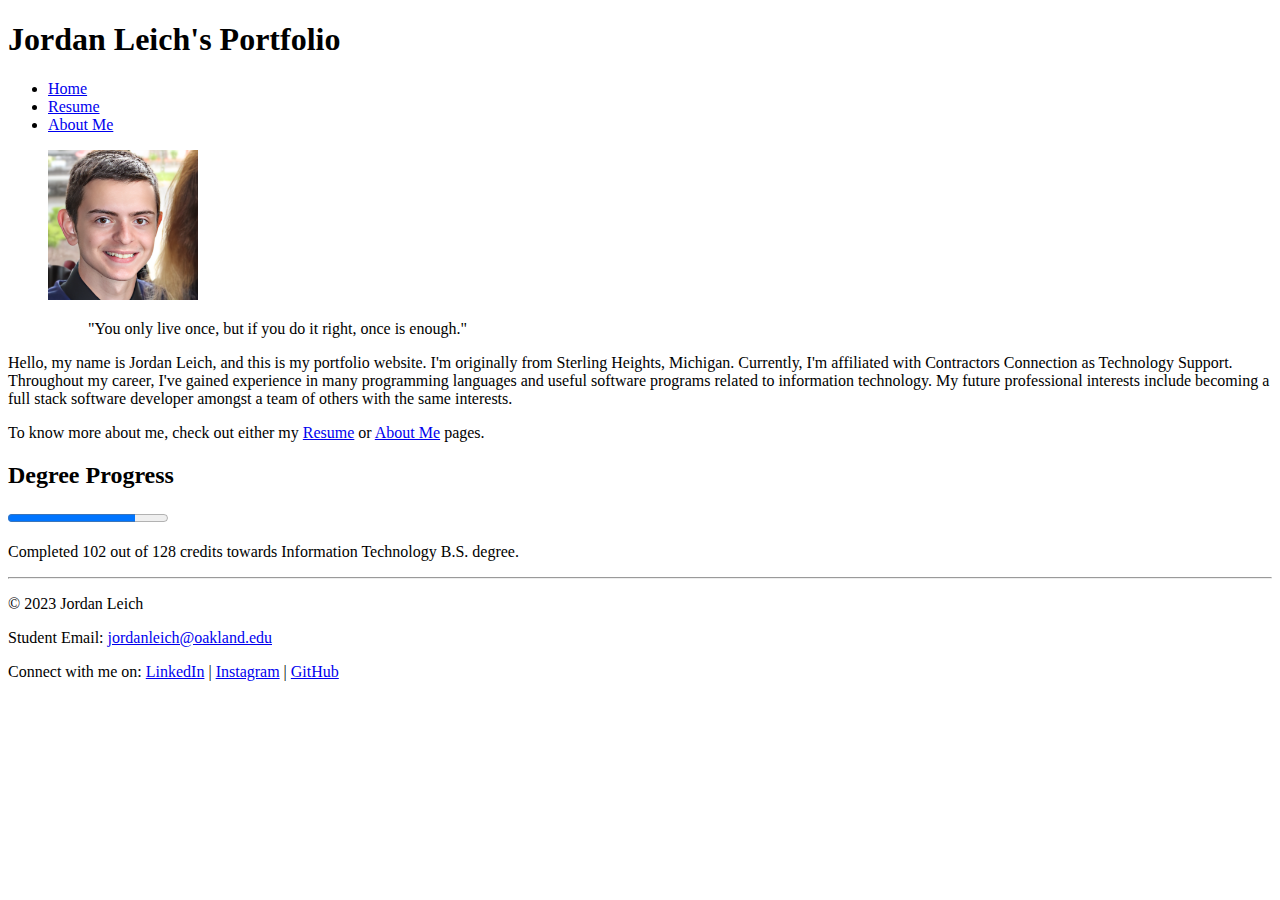
==== index.html @ cf269a04 "fixed email links" ====
<!DOCTYPE html>
<html lang="en">
  <head>
    <!-- Document metadata -->
    <meta charset="UTF-8" />
    <meta name="viewport" content="width=device-width, initial-scale=1.0" />
    <title>Jordan Leich's Portfolio</title>
    <!-- Favicon (icon in the browser tab) -->
    <link rel="icon" href="img/icon.ico" type="image/x-icon" />
  </head>
  <body>
    <header>
      <!-- Header section containing the site title and navigation -->
      <h1>Jordan Leich's Portfolio</h1>
      <nav>
        <ul>
          <!-- Navigation menu -->
          <li><a href="index.html">Home</a></li>
          <li><a href="html/my_resume.html">Resume</a></li>
          <li><a href="html/my_fun_facts.html">About Me</a></li>
        </ul>
      </nav>
    </header>

    <main>
      <section>
        <!-- Main content section -->
        <figure>
          <img src="img/icon.png" width="150" height="150" alt="Jordan Leich" />
          <figcaption>
            <blockquote>
              <!-- Quotation -->
              "You only live once, but if you do it right, once is enough."
            </blockquote>
          </figcaption>
        </figure>
        <p>
          <!-- Introduction paragraph -->
          Hello, my name is Jordan Leich, and this is my portfolio website. I'm
          originally from Sterling Heights, Michigan. Currently, I'm affiliated
          with Contractors Connection as Technology Support. Throughout my
          career, I've gained experience in many programming languages and
          useful software programs related to information technology. My future
          professional interests include becoming a full stack software
          developer amongst a team of others with the same interests.
        </p>
        <p>
          <!-- Link to other pages -->
          To know more about me, check out either my
          <a href="html/my_resume.html">Resume</a> or
          <a href="html/my_fun_facts.html">About Me</a> pages.
        </p>
      </section>

      <section>
        <!-- Degree progress section -->
        <h2>Degree Progress</h2>
        <progress max="128" value="102"></progress>
        <p>
          <!-- Degree progress information -->
          Completed 102 out of 128 credits towards Information Technology B.S.
          degree.
        </p>
      </section>
    </main>

    <footer>
      <!-- Footer section -->
      <hr />
      <p>&copy; 2023 Jordan Leich</p>
      <p>
        Student Email:
        <a href="mailto:jordanleich@oakland.edu">jordanleich@oakland.edu</a>
      </p>
      <p>
        <!-- Social media links -->
        Connect with me on:
        <a href="https://www.linkedin.com/in/jordanleich" target="_blank"
          >LinkedIn</a
        >
        |
        <a href="https://instagram.com/jordanleichiano" target="_blank"
          >Instagram</a
        >
        |
        <a href="https://github.com/jordanLeich" target="_blank">GitHub</a>
      </p>
    </footer>
  </body>
</html>
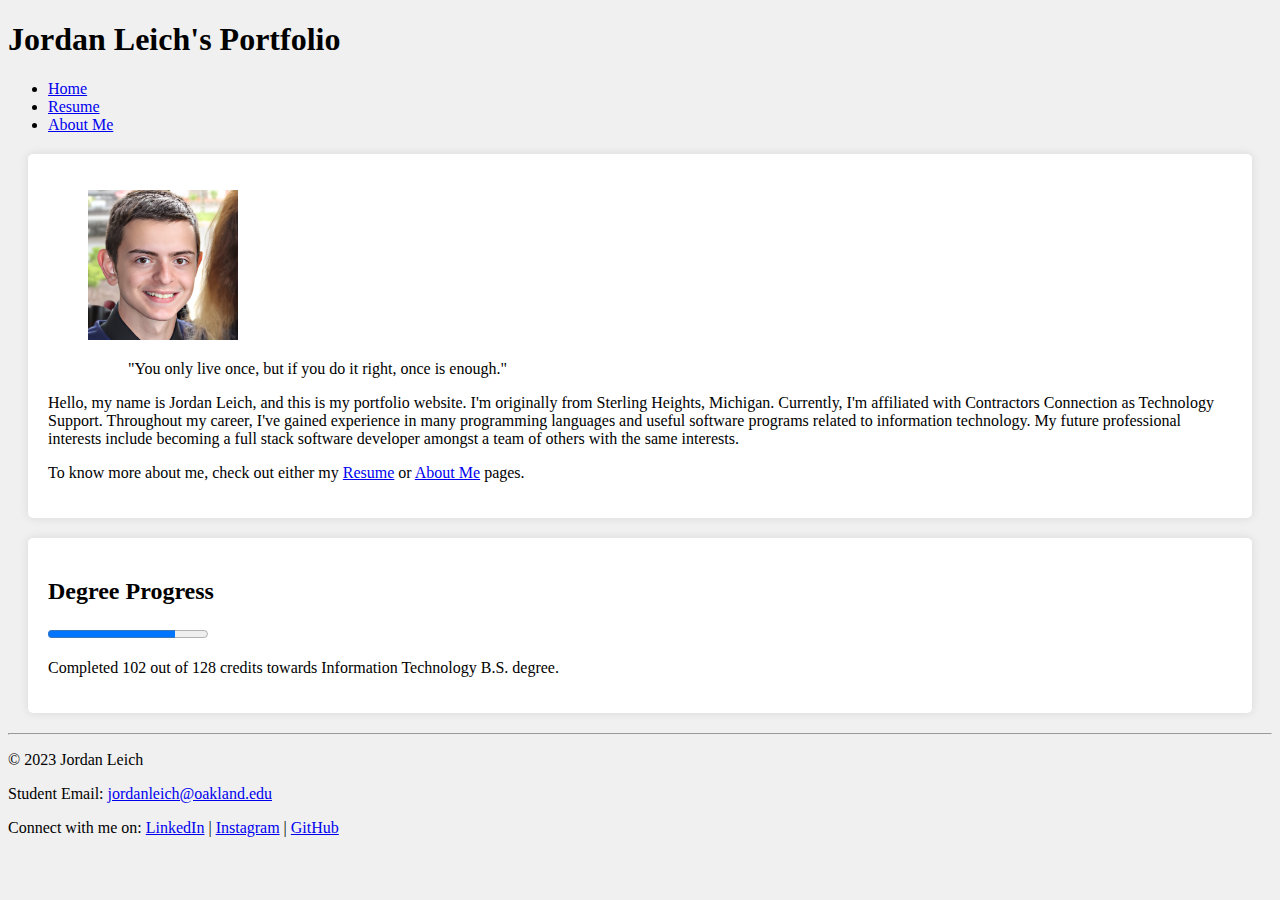
==== commit 2f73cd5c: "u" ====
--- a/index.html
+++ b/index.html
@@ -7,6 +7,9 @@
     <title>Jordan Leich's Portfolio</title>
     <!-- Favicon (icon in the browser tab) -->
     <link rel="icon" href="img/icon.ico" type="image/x-icon" />
+
+    <!-- Add CSS stylesheets -->
+    <link rel="stylesheet" href="css/styles.css" />
   </head>
   <body>
     <header>
--- a/css/styles.css
+++ b/css/styles.css
@@ -0,0 +1,28 @@
+/* Responsive design for navbar using media queries */
+@media screen and (max-width: 768px) {
+  header nav ul {
+    display: none;
+    flex-direction: column;
+  }
+  header nav ul.active {
+    display: flex;
+  }
+}
+
+/* Styling with CSS pseudo-classes */
+nav ul li a:hover {
+  color: #ff5733; /* Change the color on hover */
+}
+
+/* Apply one of the provided layout templates */
+body {
+  background-color: #f0f0f0;
+}
+
+section {
+  background-color: #fff;
+  padding: 20px;
+  margin: 20px;
+  box-shadow: 0 0 10px rgba(0, 0, 0, 0.1);
+  border-radius: 5px;
+}
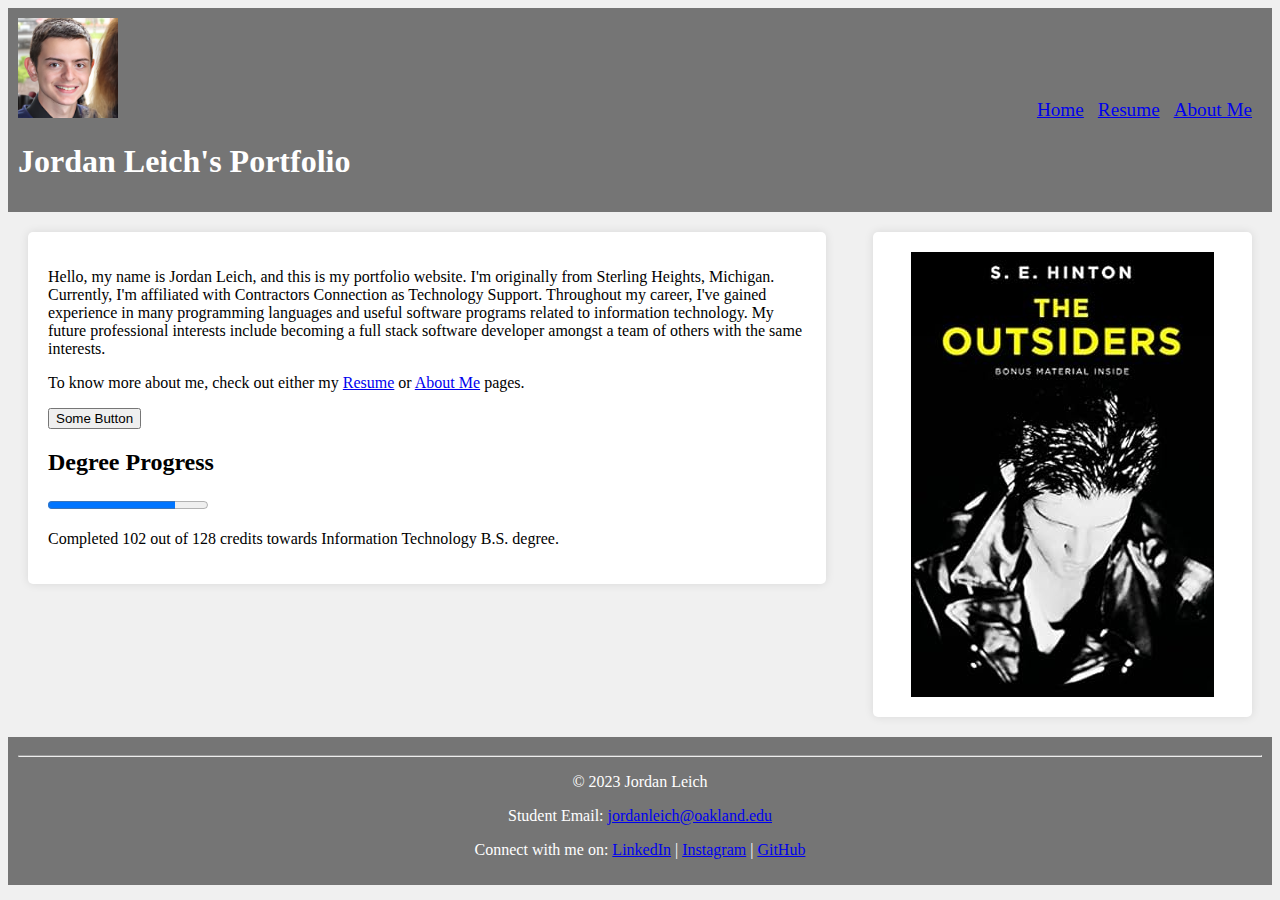
==== commit 7e8d9173: "u" ====
--- a/index.html
+++ b/index.html
@@ -5,17 +5,25 @@
     <meta charset="UTF-8" />
     <meta name="viewport" content="width=device-width, initial-scale=1.0" />
     <title>Jordan Leich's Portfolio</title>
-    <!-- Favicon (icon in the browser tab) -->
+    <!-- Favicon -->
     <link rel="icon" href="img/icon.ico" type="image/x-icon" />
 
-    <!-- Add CSS stylesheets -->
+    <!-- Add CSS stylesheet -->
     <link rel="stylesheet" href="css/styles.css" />
   </head>
   <body>
     <header>
       <!-- Header section containing the site title and navigation -->
-      <h1>Jordan Leich's Portfolio</h1>
-      <nav>
+      <div class="header-left">
+        <img
+          src="img/icon.png"
+          width="100"
+          height="100"
+          alt="Me, Jordan Leich Logo"
+        />
+        <h1>Jordan Leich's Portfolio</h1>
+      </div>
+      <nav class="header-right">
         <ul>
           <!-- Navigation menu -->
           <li><a href="index.html">Home</a></li>
@@ -26,17 +34,7 @@
     </header>
 
     <main>
-      <section>
-        <!-- Main content section -->
-        <figure>
-          <img src="img/icon.png" width="150" height="150" alt="Jordan Leich" />
-          <figcaption>
-            <blockquote>
-              <!-- Quotation -->
-              "You only live once, but if you do it right, once is enough."
-            </blockquote>
-          </figcaption>
-        </figure>
+      <section class="left-section">
         <p>
           <!-- Introduction paragraph -->
           Hello, my name is Jordan Leich, and this is my portfolio website. I'm
@@ -53,9 +51,8 @@
           <a href="html/my_resume.html">Resume</a> or
           <a href="html/my_fun_facts.html">About Me</a> pages.
         </p>
-      </section>
+        <button>Some Button</button>
 
-      <section>
         <!-- Degree progress section -->
         <h2>Degree Progress</h2>
         <progress max="128" value="102"></progress>
@@ -64,6 +61,11 @@
           Completed 102 out of 128 credits towards Information Technology B.S.
           degree.
         </p>
+      </section>
+
+      <section class="right-section">
+        <!-- Content for the right section -->
+        <img src="img/book_cover.jpg" alt="Outsider's Book Cover" />
       </section>
     </main>
 
--- a/css/styles.css
+++ b/css/styles.css
@@ -1,3 +1,56 @@
+/* Add styles for the left section */
+.left-section {
+  float: left;
+  width: 60%;
+}
+
+/* Styling for the right section */
+.right-section {
+  float: right;
+  width: 30%;
+  padding: 20px;
+  box-sizing: border-box;
+}
+
+.right-section img {
+  max-width: 100%;
+  height: auto;
+  display: block;
+  margin: 0 auto;
+}
+
+/* Styling for the header */
+header {
+  display: flex;
+  justify-content: space-between;
+  align-items: center;
+  padding: 10px;
+  background-color: #757575;
+  color: white;
+}
+
+/* Style the navigation menu */
+nav ul {
+  list-style-type: none;
+  margin: 0;
+  padding: 0;
+}
+
+nav ul li {
+  display: inline;
+  margin-right: 10px;
+  font-size: larger;
+}
+
+/* Styling for the footer */
+footer {
+  clear: both; /* Clear floats */
+  text-align: center;
+  background-color: #757575;
+  color: white;
+  padding: 10px;
+}
+
 /* Responsive design for navbar using media queries */
 @media screen and (max-width: 768px) {
   header nav ul {
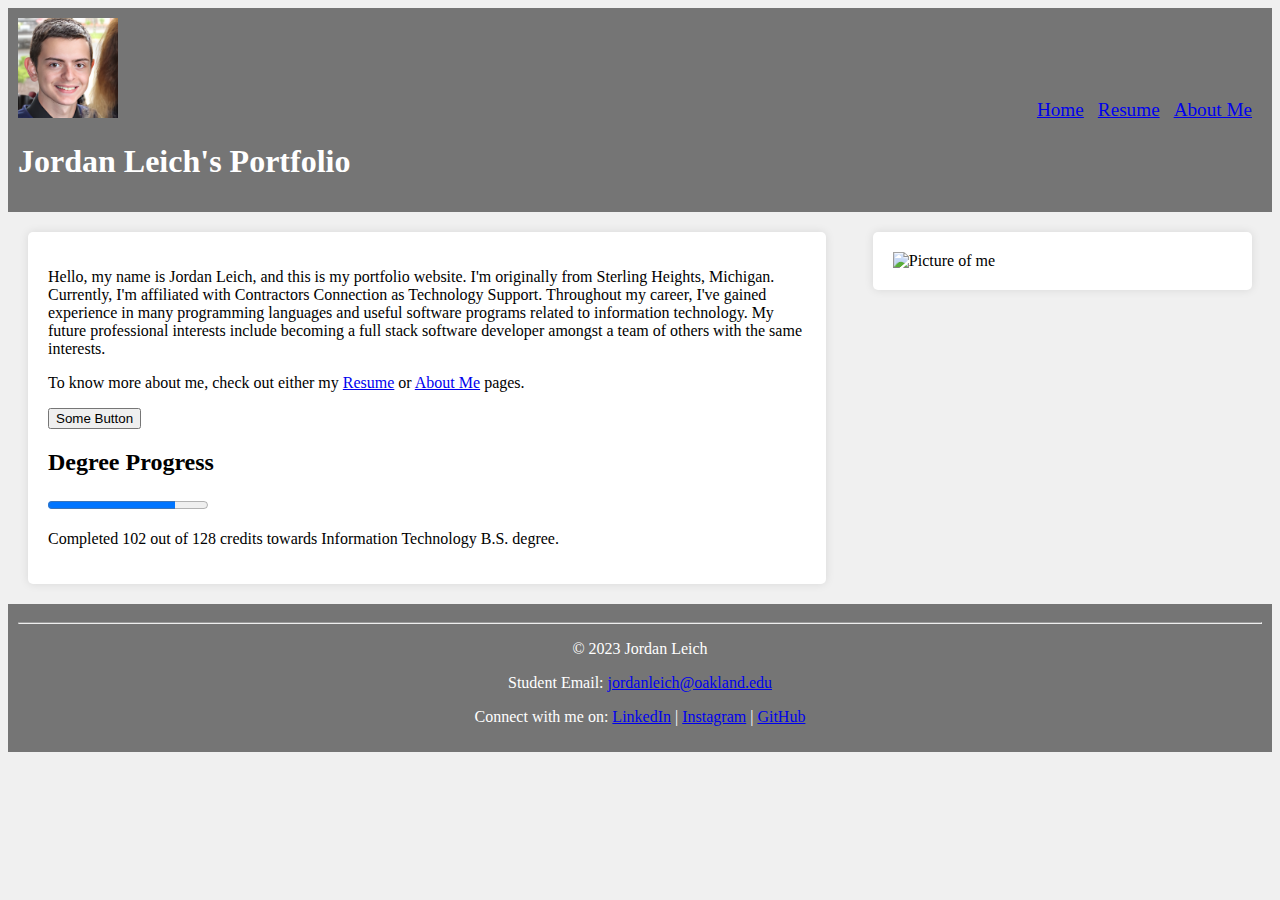
==== commit 52e8d05d: "many fixes" ====
--- a/index.html
+++ b/index.html
@@ -7,7 +7,6 @@
     <title>Jordan Leich's Portfolio</title>
     <!-- Favicon -->
     <link rel="icon" href="img/icon.ico" type="image/x-icon" />
-
     <!-- Add CSS stylesheet -->
     <link rel="stylesheet" href="css/styles.css" />
   </head>
@@ -26,7 +25,7 @@
       <nav class="header-right">
         <ul>
           <!-- Navigation menu -->
-          <li><a href="index.html">Home</a></li>
+          <li><a href="/">Home</a></li>
           <li><a href="html/my_resume.html">Resume</a></li>
           <li><a href="html/my_fun_facts.html">About Me</a></li>
         </ul>
@@ -65,7 +64,7 @@
 
       <section class="right-section">
         <!-- Content for the right section -->
-        <img src="img/book_cover.jpg" alt="Outsider's Book Cover" />
+        <img src="img/me.png" alt="Picture of me" />
       </section>
     </main>
 
--- a/css/styles.css
+++ b/css/styles.css
@@ -51,17 +51,6 @@
   padding: 10px;
 }
 
-/* Responsive design for navbar using media queries */
-@media screen and (max-width: 768px) {
-  header nav ul {
-    display: none;
-    flex-direction: column;
-  }
-  header nav ul.active {
-    display: flex;
-  }
-}
-
 /* Styling with CSS pseudo-classes */
 nav ul li a:hover {
   color: #ff5733; /* Change the color on hover */
@@ -79,3 +68,16 @@
   box-shadow: 0 0 10px rgba(0, 0, 0, 0.1);
   border-radius: 5px;
 }
+
+/* Responsive design for navbar using media queries */
+@media screen and (max-width: 768px) {
+  /* Display the navigation menu for smaller screens */
+  nav ul {
+    display: flex;
+    flex-direction: column;
+  }
+  nav ul li {
+    margin-right: 0; /* Remove margin for list items */
+    margin-bottom: 10px; /* Add spacing between list items */
+  }
+}
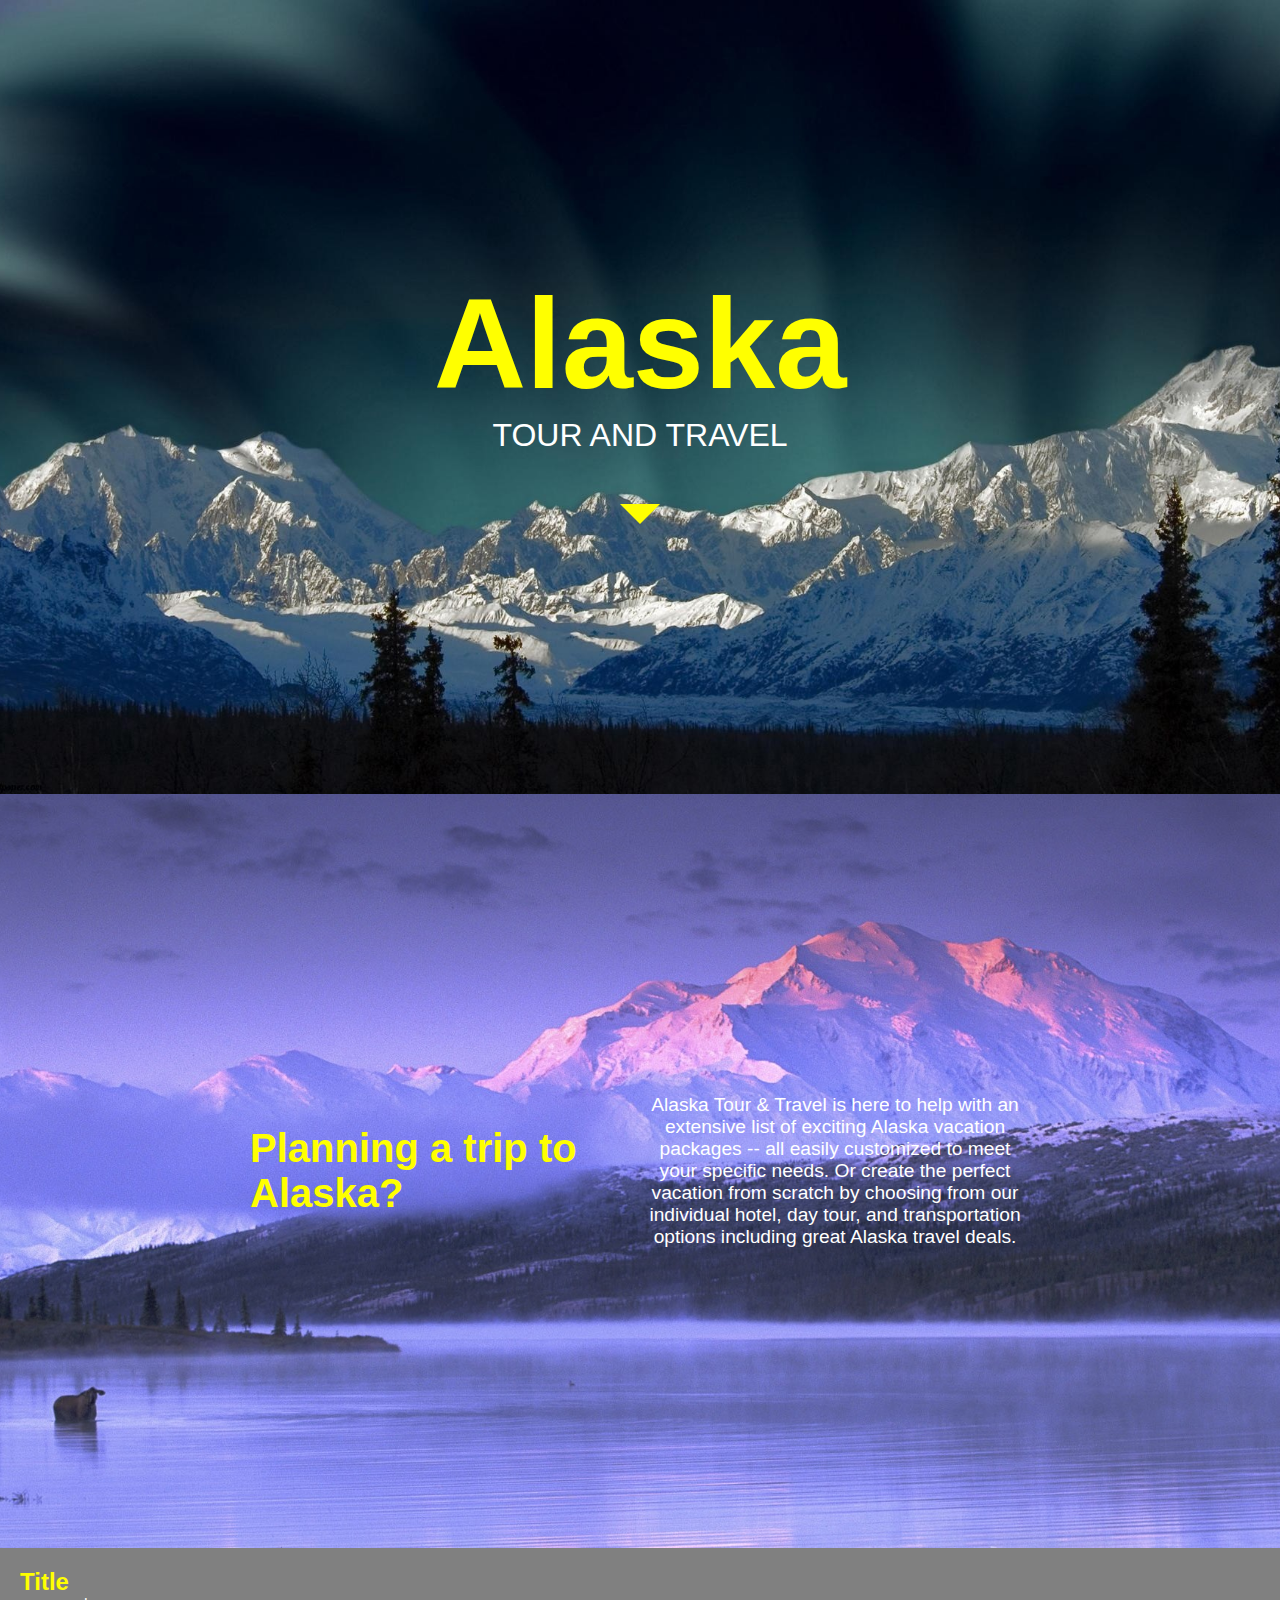
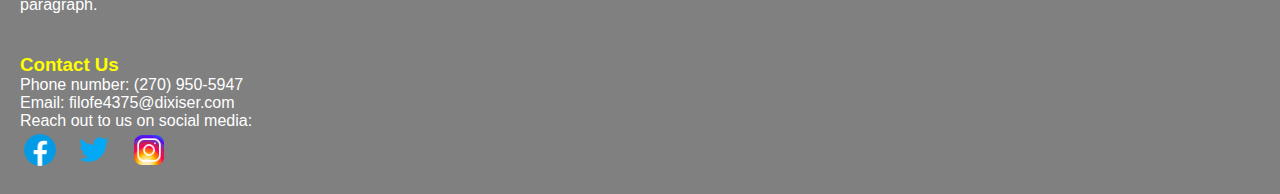
==== commit 013ca8ae: "u" ====
--- a/index.html
+++ b/index.html
@@ -1,94 +1,63 @@
 <!DOCTYPE html>
 <html lang="en">
   <head>
-    <!-- Document metadata -->
     <meta charset="UTF-8" />
     <meta name="viewport" content="width=device-width, initial-scale=1.0" />
-    <title>Jordan Leich's Portfolio</title>
-    <!-- Favicon -->
-    <link rel="icon" href="img/icon.ico" type="image/x-icon" />
-    <!-- Add CSS stylesheet -->
     <link rel="stylesheet" href="css/styles.css" />
+    <title>Alaska Travel Blog</title>
+    <link rel="icon" type="image/x-icon" href="img/icons/alaska.png" />
   </head>
   <body>
-    <header>
-      <!-- Header section containing the site title and navigation -->
-      <div class="header-left">
-        <img
-          src="img/icon.png"
-          width="100"
-          height="100"
-          alt="Me, Jordan Leich Logo"
-        />
-        <h1>Jordan Leich's Portfolio</h1>
+    <section id="header">
+      <div class="header-content">
+        <h1 class="header-title">Alaska</h1>
+        <p class="header-subtitle">TOUR AND TRAVEL</p>
+        <div class="dropdown-arrow">
+          <a href="#about">
+            <div class="arrow-icon"></div>
+          </a>
+        </div>
       </div>
-      <nav class="header-right">
-        <ul>
-          <!-- Navigation menu -->
-          <li><a href="/">Home</a></li>
-          <li><a href="html/my_resume.html">Resume</a></li>
-          <li><a href="html/my_fun_facts.html">About Me</a></li>
-        </ul>
-      </nav>
-    </header>
+    </section>
 
-    <main>
-      <section class="left-section">
-        <p>
-          <!-- Introduction paragraph -->
-          Hello, my name is Jordan Leich, and this is my portfolio website. I'm
-          originally from Sterling Heights, Michigan. Currently, I'm affiliated
-          with Contractors Connection as Technology Support. Throughout my
-          career, I've gained experience in many programming languages and
-          useful software programs related to information technology. My future
-          professional interests include becoming a full stack software
-          developer amongst a team of others with the same interests.
-        </p>
-        <p>
-          <!-- Link to other pages -->
-          To know more about me, check out either my
-          <a href="html/my_resume.html">Resume</a> or
-          <a href="html/my_fun_facts.html">About Me</a> pages.
-        </p>
-        <button>Some Button</button>
+    <section id="about">
+      <div class="about-container">
+        <div class="about-header">
+          <h1>Planning a trip to Alaska?</h1>
+        </div>
+        <div class="about-content">
+          <p>
+            Alaska Tour & Travel is here to help with an extensive list of
+            exciting Alaska vacation packages -- all easily customized to meet
+            your specific needs. Or create the perfect vacation from scratch by
+            choosing from our individual hotel, day tour, and transportation
+            options including great Alaska travel deals.
+          </p>
+        </div>
+      </div>
+    </section>
 
-        <!-- Degree progress section -->
-        <h2>Degree Progress</h2>
-        <progress max="128" value="102"></progress>
-        <p>
-          <!-- Degree progress information -->
-          Completed 102 out of 128 credits towards Information Technology B.S.
-          degree.
-        </p>
-      </section>
+    <section id="destination">
+      <h2>Title</h2>
+      <p>paragraph.</p>
+    </section>
 
-      <section class="right-section">
-        <!-- Content for the right section -->
-        <img src="img/me.png" alt="Picture of me" />
-      </section>
-    </main>
-
-    <footer>
-      <!-- Footer section -->
-      <hr />
-      <p>&copy; 2023 Jordan Leich</p>
-      <p>
-        Student Email:
-        <a href="mailto:jordanleich@oakland.edu">jordanleich@oakland.edu</a>
-      </p>
-      <p>
-        <!-- Social media links -->
-        Connect with me on:
-        <a href="https://www.linkedin.com/in/jordanleich" target="_blank"
-          >LinkedIn</a
-        >
-        |
-        <a href="https://instagram.com/jordanleichiano" target="_blank"
-          >Instagram</a
-        >
-        |
-        <a href="https://github.com/jordanLeich" target="_blank">GitHub</a>
-      </p>
-    </footer>
+    <section id="contact">
+      <h3>Contact Us</h3>
+      <p>Phone number: (270) 950-5947</p>
+      <p>Email: filofe4375@dixiser.com</p>
+      <p>Reach out to us on social media:</p>
+      <ul class="social-icons">
+        <li>
+          <a href="#"><img src="img/logos/facebook.png" alt="Facebook" /></a>
+        </li>
+        <li>
+          <a href="#"><img src="img/logos/twitter.png" alt="Twitter" /></a>
+        </li>
+        <li>
+          <a href="#"><img src="img/logos/instagram.png" alt="Instagram" /></a>
+        </li>
+      </ul>
+    </section>
   </body>
 </html>
--- a/css/styles.css
+++ b/css/styles.css
@@ -1,83 +1,151 @@
-/* Add styles for the left section */
-.left-section {
-  float: left;
-  width: 60%;
-}
-
-/* Styling for the right section */
-.right-section {
-  float: right;
-  width: 30%;
-  padding: 20px;
-  box-sizing: border-box;
-}
-
-.right-section img {
-  max-width: 100%;
-  height: auto;
-  display: block;
-  margin: 0 auto;
-}
-
-/* Styling for the header */
-header {
-  display: flex;
-  justify-content: space-between;
-  align-items: center;
-  padding: 10px;
-  background-color: #757575;
-  color: white;
-}
-
-/* Style the navigation menu */
-nav ul {
-  list-style-type: none;
+/* Reset some default browser styles */
+body,
+h1,
+h2,
+h3,
+p,
+ul,
+li {
   margin: 0;
   padding: 0;
 }
 
+/* Define a background image for the whole page */
+body {
+  background-size: cover;
+  background-repeat: no-repeat;
+  background-color: gray;
+  font-family: Arial, sans-serif;
+}
+
+#header {
+  display: flex;
+  justify-content: center; /* Center horizontally */
+  align-items: center; /* Center vertically */
+  background-image: url("../img/alaska1.jpg"); /* Add your header background image */
+  background-size: cover;
+  background-position: center;
+  text-align: center;
+  padding: 250px 0;
+}
+
+.header-content {
+  display: inline-block;
+  padding: 20px;
+}
+
+.header-title {
+  font-size: 8em;
+  color: yellow;
+  margin: 0;
+}
+
+.header-subtitle {
+  font-size: 2em;
+  color: #fff;
+  margin: 0;
+}
+
+#about {
+  background-image: url("../img/alaska2.jpg"); /* Add your background image */
+  background-size: cover;
+  background-position: center;
+  padding: 50px 0;
+  text-align: center;
+}
+
+.about-container {
+  display: flex;
+  align-items: center;
+  justify-content: space-between;
+  max-width: 1200px;
+  margin: 0 auto;
+  padding: 250px;
+}
+
+.about-header {
+  flex: 1;
+  text-align: left;
+}
+
+.about-header h1 {
+  font-size: 2.5em; /* Adjust the size as needed */
+  color: yellow;
+}
+
+.about-content {
+  flex: 1;
+  text-align: center;
+}
+
+.about-content p {
+  font-size: 1.2em; /* Adjust the size as needed */
+  color: #fff;
+}
+
+nav ul {
+  list-style-type: none;
+}
+
 nav ul li {
   display: inline;
-  margin-right: 10px;
-  font-size: larger;
+  margin-right: 20px;
 }
 
-/* Styling for the footer */
-footer {
-  clear: both; /* Clear floats */
-  text-align: center;
-  background-color: #757575;
-  color: white;
-  padding: 10px;
+nav a {
+  text-decoration: none;
+  color: #fff;
+  font-weight: bold;
 }
 
-/* Styling with CSS pseudo-classes */
-nav ul li a:hover {
-  color: #ff5733; /* Change the color on hover */
+/* Style the content sections */
+section {
+  padding: 20px;
 }
 
-/* Apply one of the provided layout templates */
-body {
-  background-color: #f0f0f0;
+h1,
+h2,
+h3 {
+  color: yellow;
 }
 
-section {
-  background-color: #fff;
-  padding: 20px;
-  margin: 20px;
-  box-shadow: 0 0 10px rgba(0, 0, 0, 0.1);
-  border-radius: 5px;
+p {
+  color: white;
 }
 
-/* Responsive design for navbar using media queries */
-@media screen and (max-width: 768px) {
-  /* Display the navigation menu for smaller screens */
-  nav ul {
-    display: flex;
-    flex-direction: column;
-  }
-  nav ul li {
-    margin-right: 0; /* Remove margin for list items */
-    margin-bottom: 10px; /* Add spacing between list items */
-  }
+/* Style the social media icons */
+.social-icons {
+  list-style-type: none;
 }
+
+.social-icons li {
+  display: inline;
+  margin-right: 10px;
+}
+
+.social-icons img {
+  width: 40px;
+  height: 40px;
+}
+
+/* Add styles for the dropdown arrow */
+.dropdown-arrow {
+  display: flex;
+  flex-direction: column;
+  align-items: center;
+  margin-top: 50px;
+}
+
+.arrow-icon {
+  width: 0;
+  height: 0;
+  border-left: 20px solid transparent;
+  border-right: 20px solid transparent;
+  border-top: 20px solid yellow;
+  cursor: pointer;
+}
+
+/* Smooth scrolling effect for the anchor link */
+html {
+  scroll-behavior: smooth;
+}
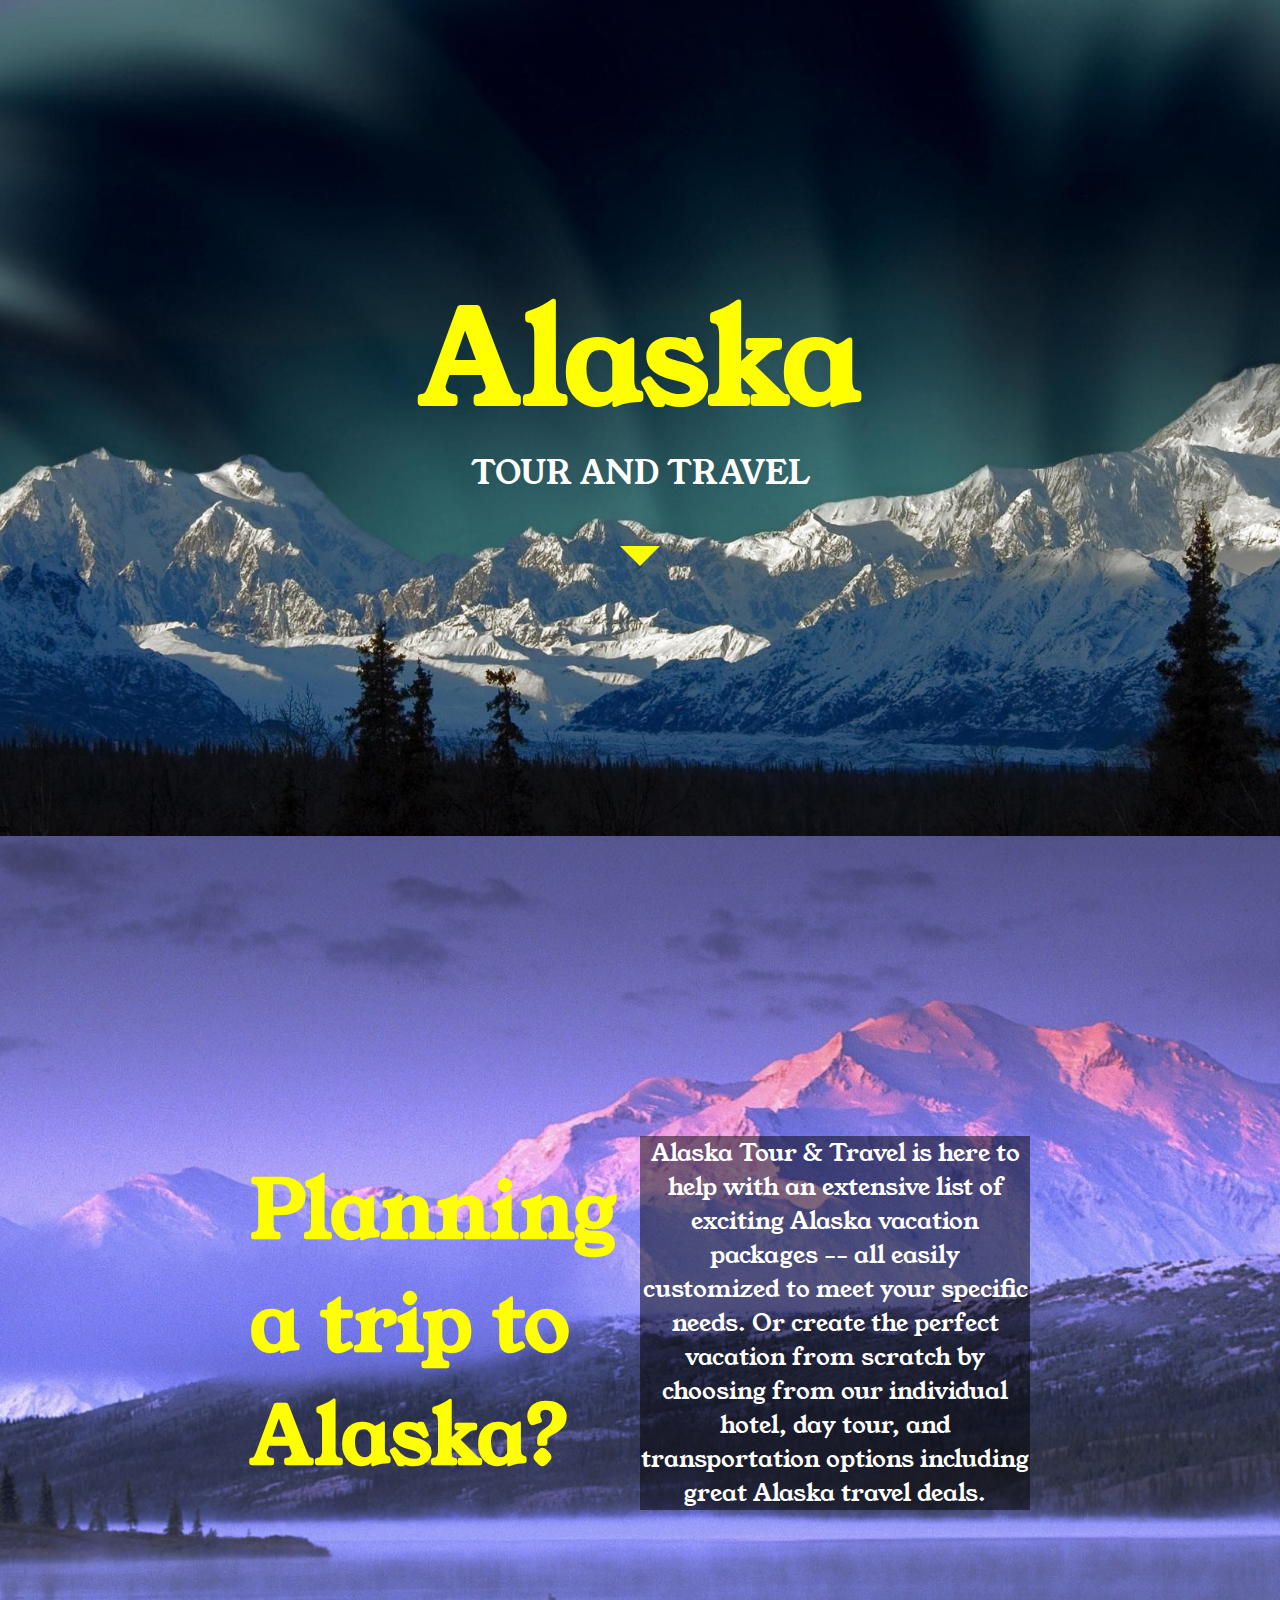
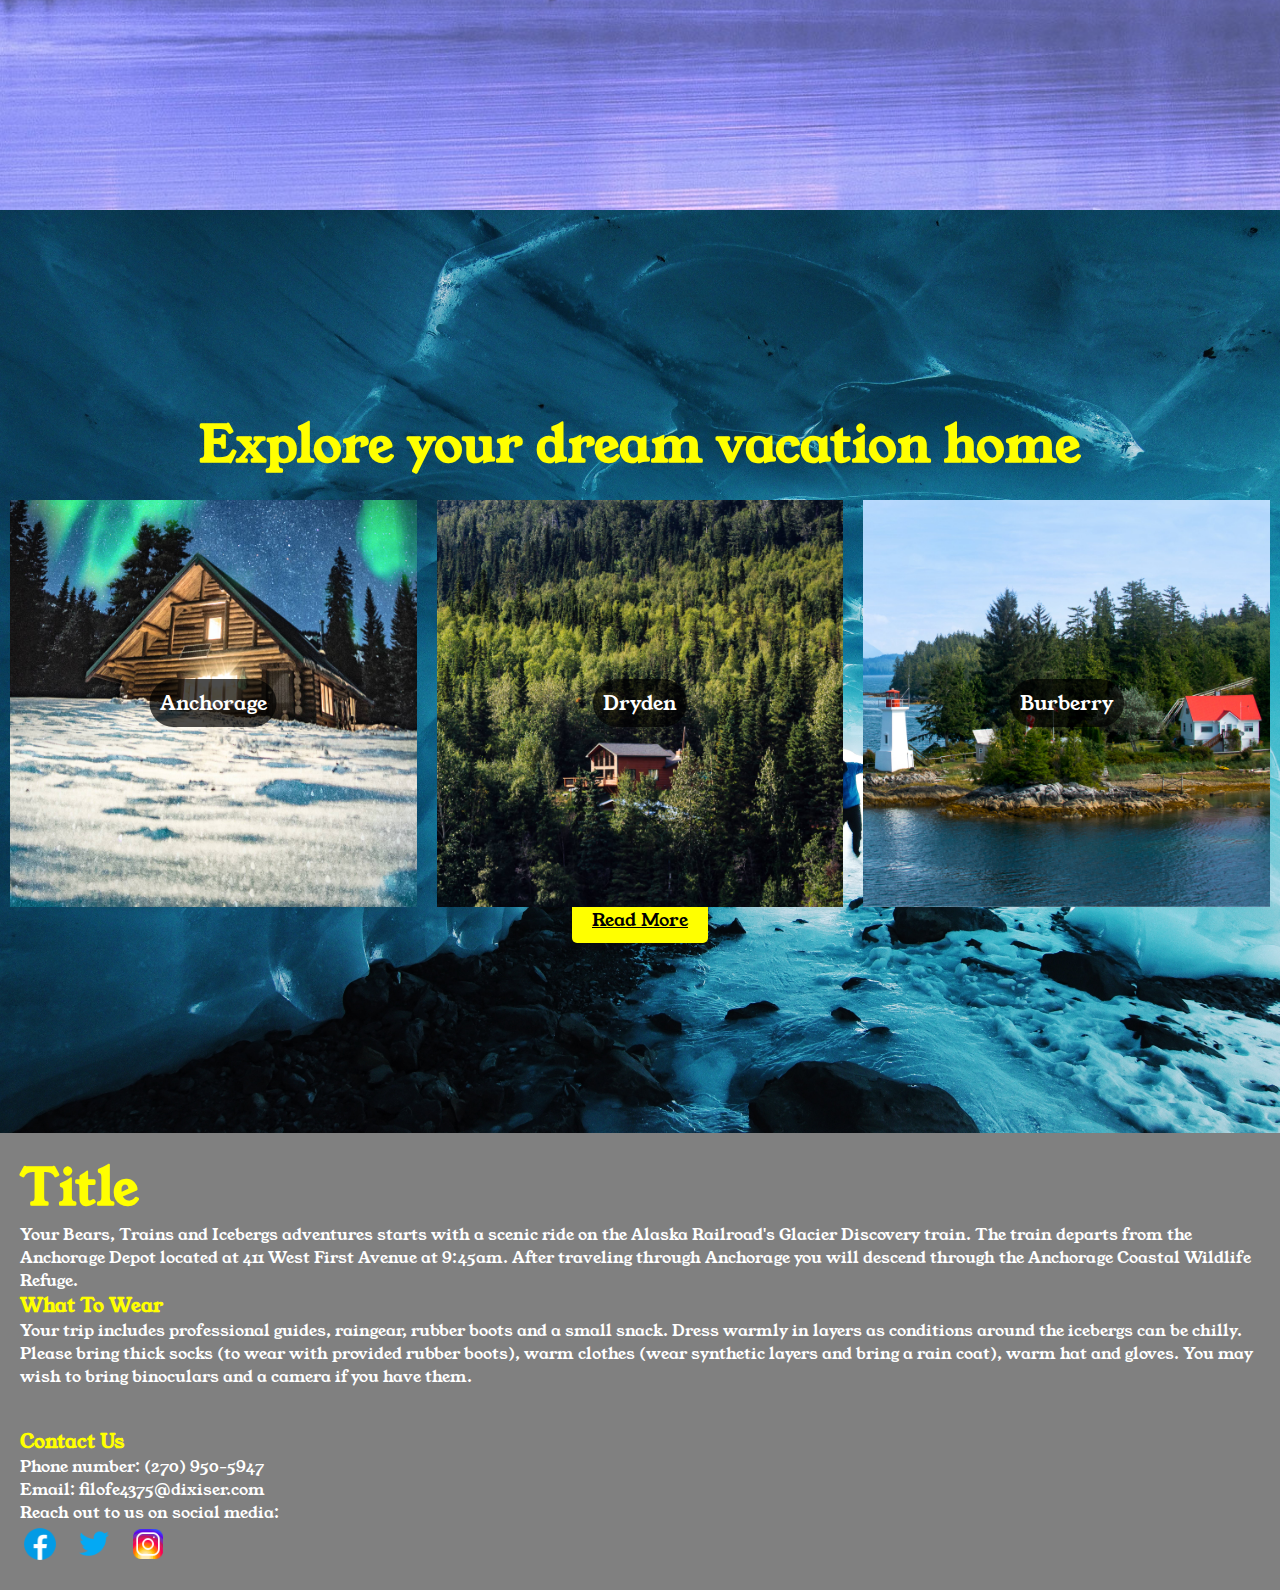
==== commit 5c7fc986: "fixes" ====
--- a/index.html
+++ b/index.html
@@ -37,9 +37,45 @@
       </div>
     </section>
 
-    <section id="destination">
+    <section id="explore">
+      <div class="background">
+        <h2>Explore your dream vacation home</h2>
+        <div class="image-grid">
+          <div class="image-card">
+            <img src="img/house1.jpg" alt="Anchorage" />
+            <div class="overlay">Anchorage</div>
+          </div>
+          <div class="image-card">
+            <img src="img/house2.jpg" alt="Dryden" />
+            <div class="overlay">Dryden</div>
+          </div>
+          <div class="image-card">
+            <img src="img/house3.jpg" alt="Burberry" />
+            <div class="overlay">Burberry</div>
+          </div>
+        </div>
+        <a href="#anchorage" class="read-more-button">Read More</a>
+      </div>
+    </section>
+
+    <section id="anchorage">
       <h2>Title</h2>
-      <p>paragraph.</p>
+      <p>
+        Your Bears, Trains and Icebergs adventures starts with a scenic ride on
+        the Alaska Railroad's Glacier Discovery train. The train departs from
+        the Anchorage Depot located at 411 West First Avenue at 9:45am. After
+        traveling through Anchorage you will descend through the Anchorage
+        Coastal Wildlife Refuge.
+      </p>
+      <h3>What To Wear</h3>
+      <p>
+        Your trip includes professional guides, raingear, rubber boots and a
+        small snack. Dress warmly in layers as conditions around the icebergs
+        can be chilly. Please bring thick socks (to wear with provided rubber
+        boots), warm clothes (wear synthetic layers and bring a rain coat), warm
+        hat and gloves. You may wish to bring binoculars and a camera if you
+        have them.
+      </p>
     </section>
 
     <section id="contact">
--- a/css/styles.css
+++ b/css/styles.css
@@ -1,4 +1,8 @@
-/* Reset some default browser styles */
+@font-face {
+  font-family: "YoungSerif";
+  src: url("../font/YoungSerif-Regular.ttf") format("woff2");
+}
+
 body,
 h1,
 h2,
@@ -12,10 +16,10 @@
 
 /* Define a background image for the whole page */
 body {
+  font-family: "YoungSerif";
   background-size: cover;
   background-repeat: no-repeat;
   background-color: gray;
-  font-family: Arial, sans-serif;
 }
 
 #header {
@@ -47,7 +51,7 @@
 }
 
 #about {
-  background-image: url("../img/alaska2.jpg"); /* Add your background image */
+  background-image: url("../img/alaska2.jpg");
   background-size: cover;
   background-position: center;
   padding: 50px 0;
@@ -69,7 +73,7 @@
 }
 
 .about-header h1 {
-  font-size: 2.5em; /* Adjust the size as needed */
+  font-size: 5em; /* Adjust the size as needed */
   color: yellow;
 }
 
@@ -79,8 +83,9 @@
 }
 
 .about-content p {
-  font-size: 1.2em; /* Adjust the size as needed */
-  color: #fff;
+  font-size: 1.5em;
+  color: #fff; /* Text color */
+  background-color: rgba(0, 0, 0, 0.5);
 }
 
 nav ul {
@@ -149,3 +154,103 @@
 html {
   scroll-behavior: smooth;
 }
+
+#explore {
+  background-image: url("../img/ice\ cave.jpg");
+  background-size: cover;
+  background-position: center;
+  text-align: center;
+  color: white;
+  padding: 200px 0;
+}
+
+h2 {
+  font-size: 50px;
+}
+
+.image-card img {
+  width: 100%;
+  height: auto;
+  display: block;
+}
+
+.overlay {
+  position: absolute;
+  top: 50%;
+  left: 50%;
+  transform: translate(-50%, -50%);
+  background: rgba(0, 0, 0, 0.7);
+  padding: 10px;
+  border-radius: 100px;
+  font-size: 20px;
+}
+
+.image-grid {
+  display: flex;
+  flex-wrap: wrap;
+  justify-content: space-around;
+  margin-top: 20px;
+}
+
+.image-card {
+  position: relative;
+  flex: 1;
+  margin: 0 10px;
+}
+
+.read-more-button {
+  background-color: yellow;
+  color: black;
+  padding: 10px 20px;
+  font-size: 18px;
+  border: none;
+  border-radius: 5px;
+  margin: 20px auto; /* Center the button horizontally and add margin for spacing */
+  cursor: pointer;
+}
+
+@media screen and (max-width: 768px) {
+  body {
+    padding: 10px; /* Adjust padding for smaller screens */
+  }
+  #header {
+    padding: 100px 0; /* Adjust header padding */
+  }
+  .header-content {
+    padding: 10px; /* Adjust header content padding */
+  }
+  .header-title {
+    font-size: 3em; /* Adjust font size for smaller screens */
+  }
+  .header-subtitle {
+    font-size: 1.5em;
+  }
+  #about {
+    padding: 30px 0; /* Adjust padding for the "about" section */
+  }
+  .about-container {
+    flex-direction: column; /* Stack content vertically on smaller screens */
+    padding: 20px; /* Adjust container padding */
+  }
+  .about-header h1 {
+    font-size: 3em; /* Adjust the "about" header font size for smaller screens */
+  }
+  .about-content p {
+    font-size: 1.2em; /* Adjust font size for "about" content */
+  }
+  nav ul {
+    flex-direction: column; /* Stack navigation vertically for smaller screens */
+  }
+  nav ul li {
+    margin-right: 0; /* Remove right margin between navigation items */
+    margin-bottom: 10px; /* Add some spacing between navigation items */
+  }
+  .social-icons li {
+    margin-right: 5px; /* Reduce space between social icons */
+  }
+  .arrow-icon {
+    border-left: 10px solid transparent; /* Adjust the arrow size */
+    border-right: 10px solid transparent;
+    border-top: 10px solid yellow;
+  }
+}
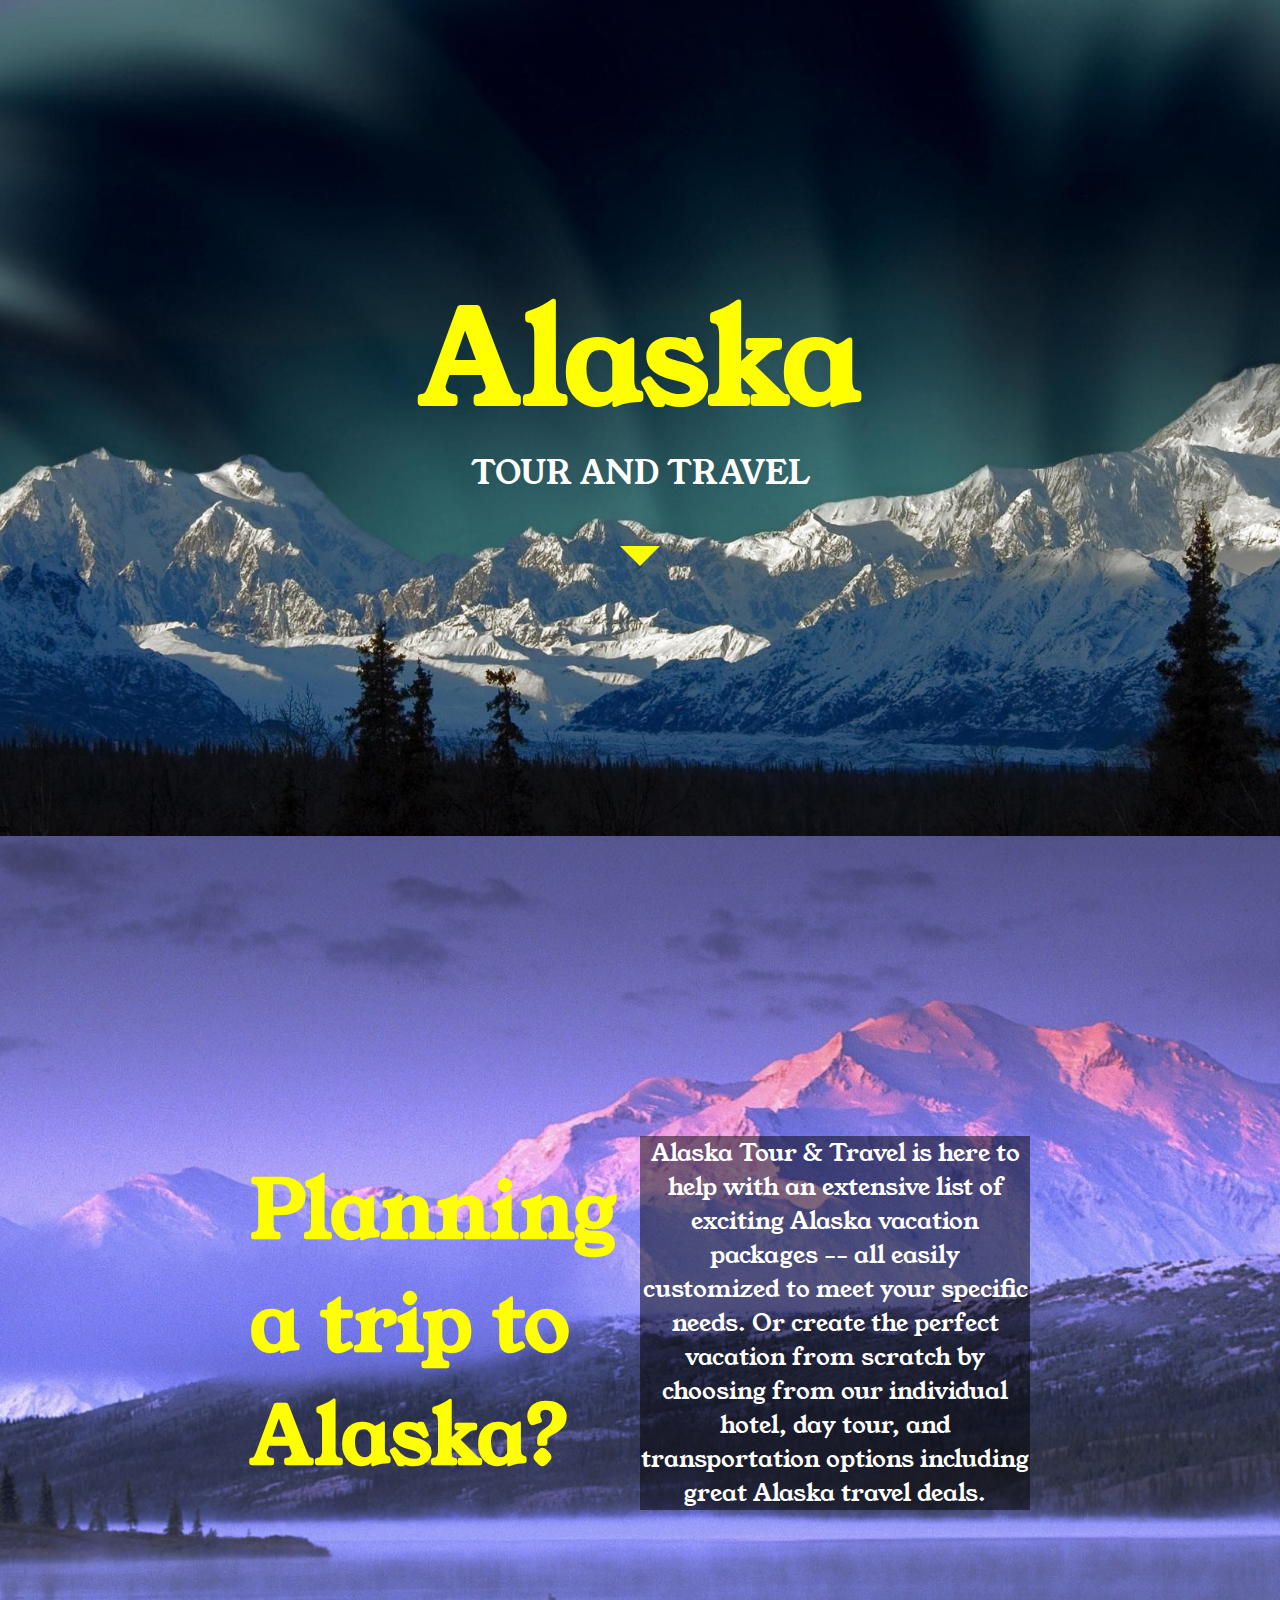
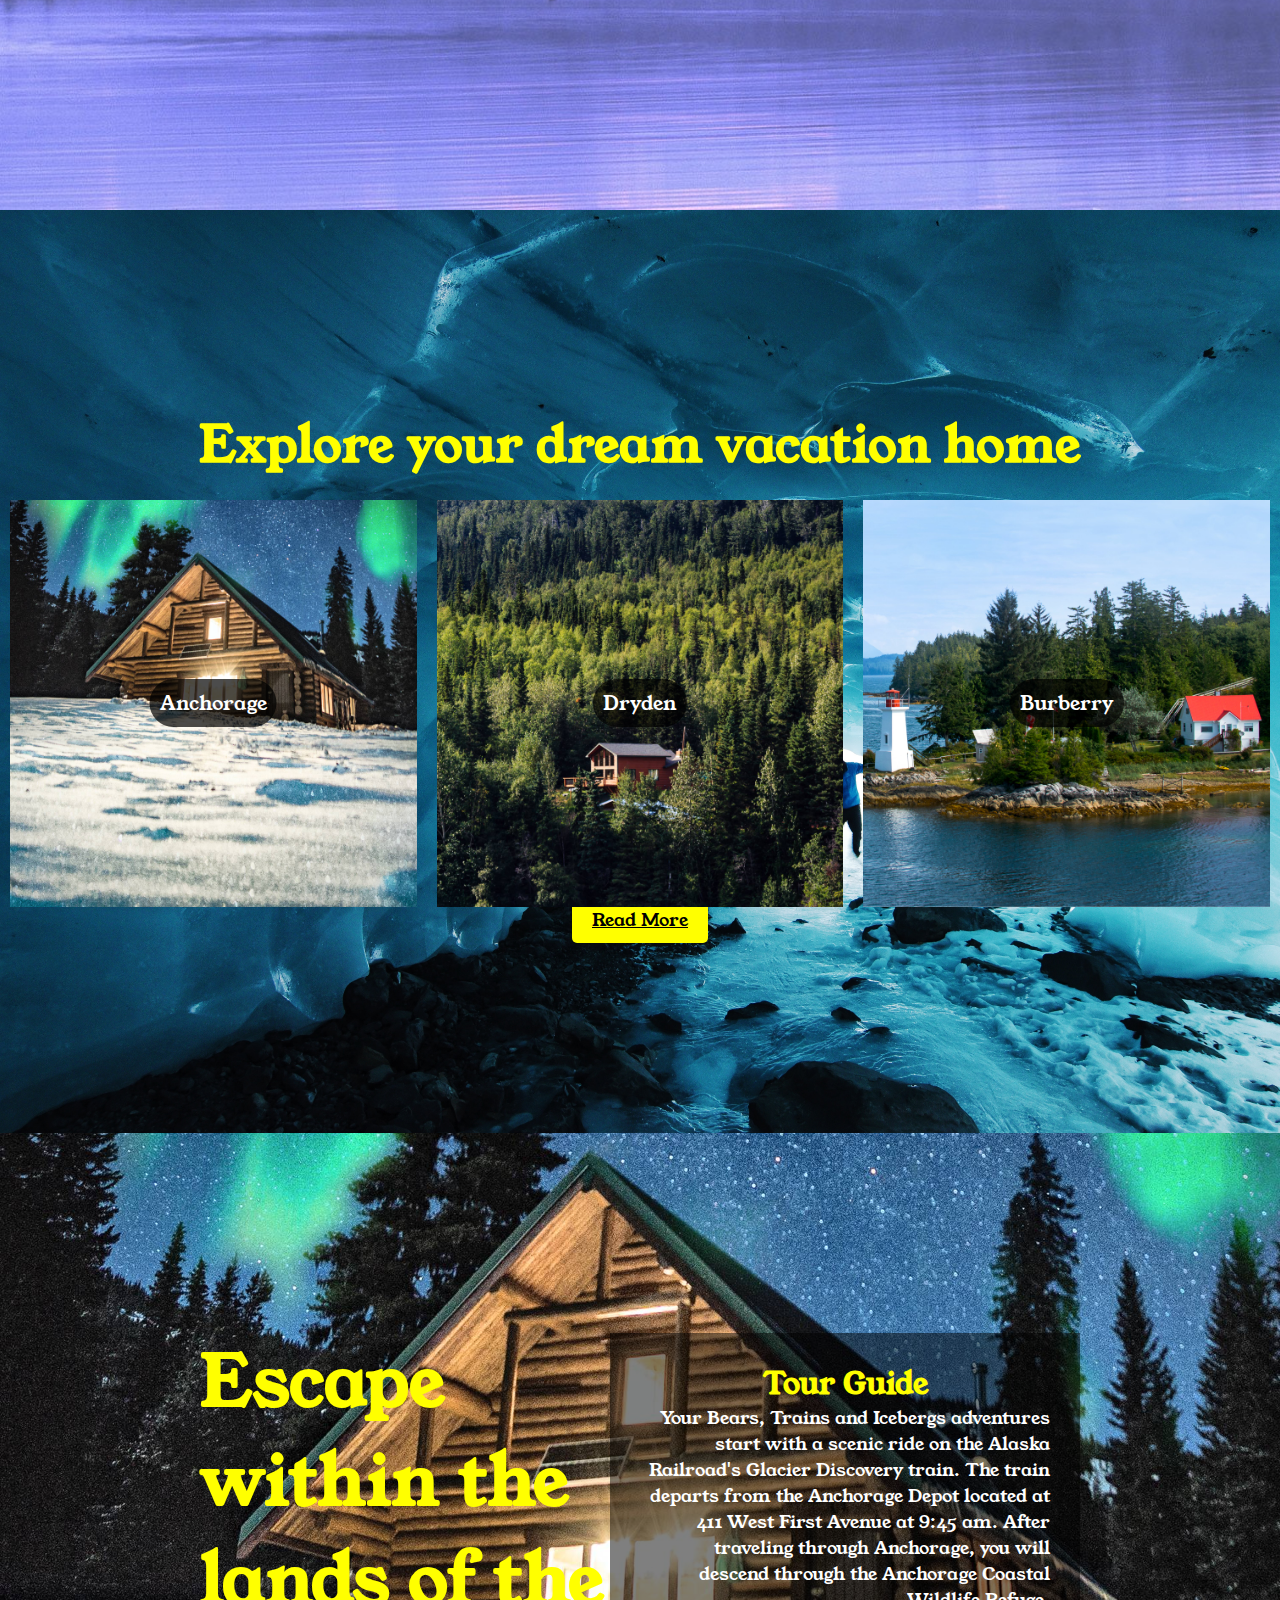
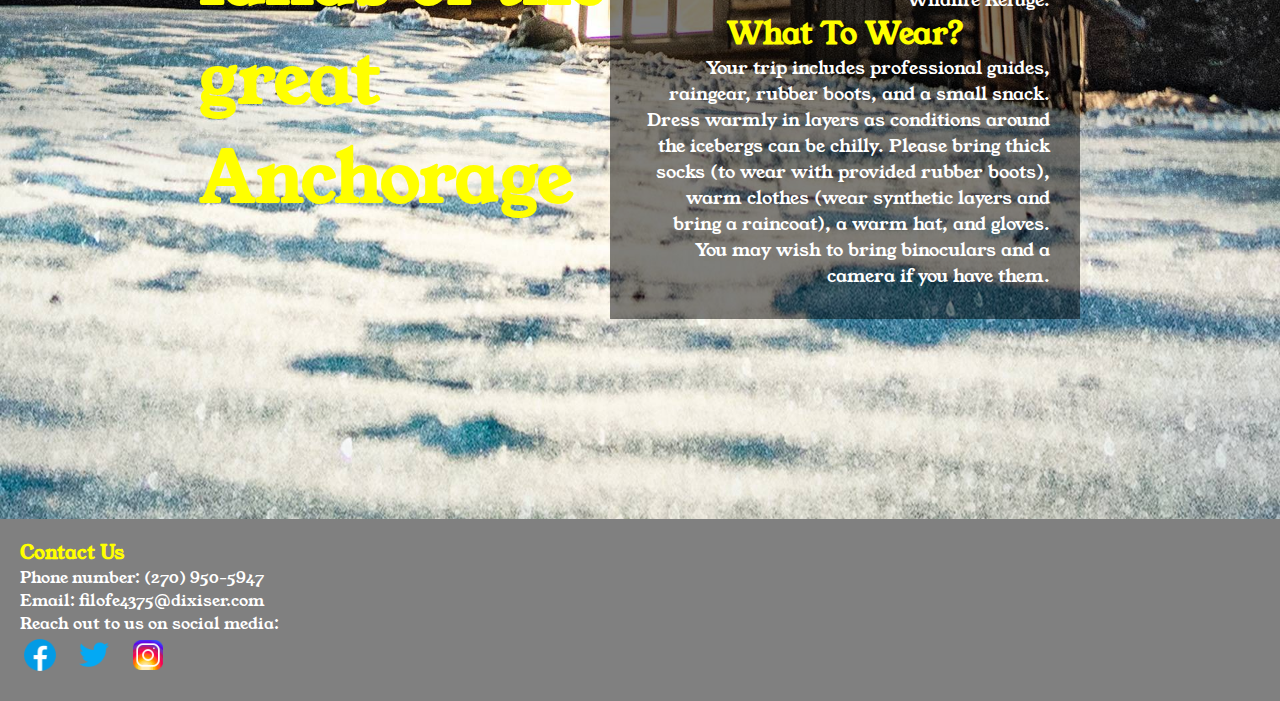
==== commit 8e825a48: "new stuff" ====
--- a/index.html
+++ b/index.html
@@ -59,23 +59,26 @@
     </section>
 
     <section id="anchorage">
-      <h2>Title</h2>
-      <p>
-        Your Bears, Trains and Icebergs adventures starts with a scenic ride on
-        the Alaska Railroad's Glacier Discovery train. The train departs from
-        the Anchorage Depot located at 411 West First Avenue at 9:45am. After
-        traveling through Anchorage you will descend through the Anchorage
-        Coastal Wildlife Refuge.
-      </p>
-      <h3>What To Wear</h3>
-      <p>
-        Your trip includes professional guides, raingear, rubber boots and a
-        small snack. Dress warmly in layers as conditions around the icebergs
-        can be chilly. Please bring thick socks (to wear with provided rubber
-        boots), warm clothes (wear synthetic layers and bring a rain coat), warm
-        hat and gloves. You may wish to bring binoculars and a camera if you
-        have them.
-      </p>
+      <h2>Escape within the lands of the great Anchorage</h2>
+      <div class="content">
+        <h3>Tour Guide</h3>
+        <p>
+          Your Bears, Trains and Icebergs adventures start with a scenic ride on
+          the Alaska Railroad's Glacier Discovery train. The train departs from
+          the Anchorage Depot located at 411 West First Avenue at 9:45 am. After
+          traveling through Anchorage, you will descend through the Anchorage
+          Coastal Wildlife Refuge.
+        </p>
+        <h3>What To Wear?</h3>
+        <p>
+          Your trip includes professional guides, raingear, rubber boots, and a
+          small snack. Dress warmly in layers as conditions around the icebergs
+          can be chilly. Please bring thick socks (to wear with provided rubber
+          boots), warm clothes (wear synthetic layers and bring a raincoat), a
+          warm hat, and gloves. You may wish to bring binoculars and a camera if
+          you have them.
+        </p>
+      </div>
     </section>
 
     <section id="contact">
--- a/css/styles.css
+++ b/css/styles.css
@@ -205,8 +205,39 @@
   font-size: 18px;
   border: none;
   border-radius: 5px;
-  margin: 20px auto; /* Center the button horizontally and add margin for spacing */
+  margin: 20px auto;
   cursor: pointer;
+}
+
+#anchorage {
+  background-image: url("../img/house1.jpg");
+  background-size: cover;
+  background-position: center;
+  padding: 200px;
+  display: flex;
+}
+
+#anchorage h2 {
+  font-size: 70px;
+  text-align: left;
+  color: yellow;
+  flex: 1;
+}
+
+#anchorage .content {
+  flex: 1;
+  background-color: rgba(0, 0, 0, 0.5);
+  padding: 30px;
+}
+
+#anchorage h3 {
+  font-size: 30px;
+  text-align: center;
+}
+
+#anchorage p {
+  font-size: 18px;
+  text-align: right;
 }
 
 @media screen and (max-width: 768px) {
@@ -253,4 +284,22 @@
     border-right: 10px solid transparent;
     border-top: 10px solid yellow;
   }
-}
+  #anchorage {
+    padding: 20px; /* Adjust padding for the "anchorage" section */
+  }
+  #anchorage h2 {
+    font-size: 3em; /* Adjust font size for smaller screens */
+    text-align: center; /* Center align the h2 text */
+  }
+  #anchorage .content {
+    padding: 10px; /* Adjust content padding */
+  }
+  #anchorage h3 {
+    font-size: 1.5em; /* Adjust font size for "anchorage" h3 */
+    text-align: center; /* Center align the h3 text */
+  }
+  #anchorage p {
+    font-size: 1em; /* Adjust font size for "anchorage" p text */
+    text-align: center; /* Center align the p text */
+  }
+}
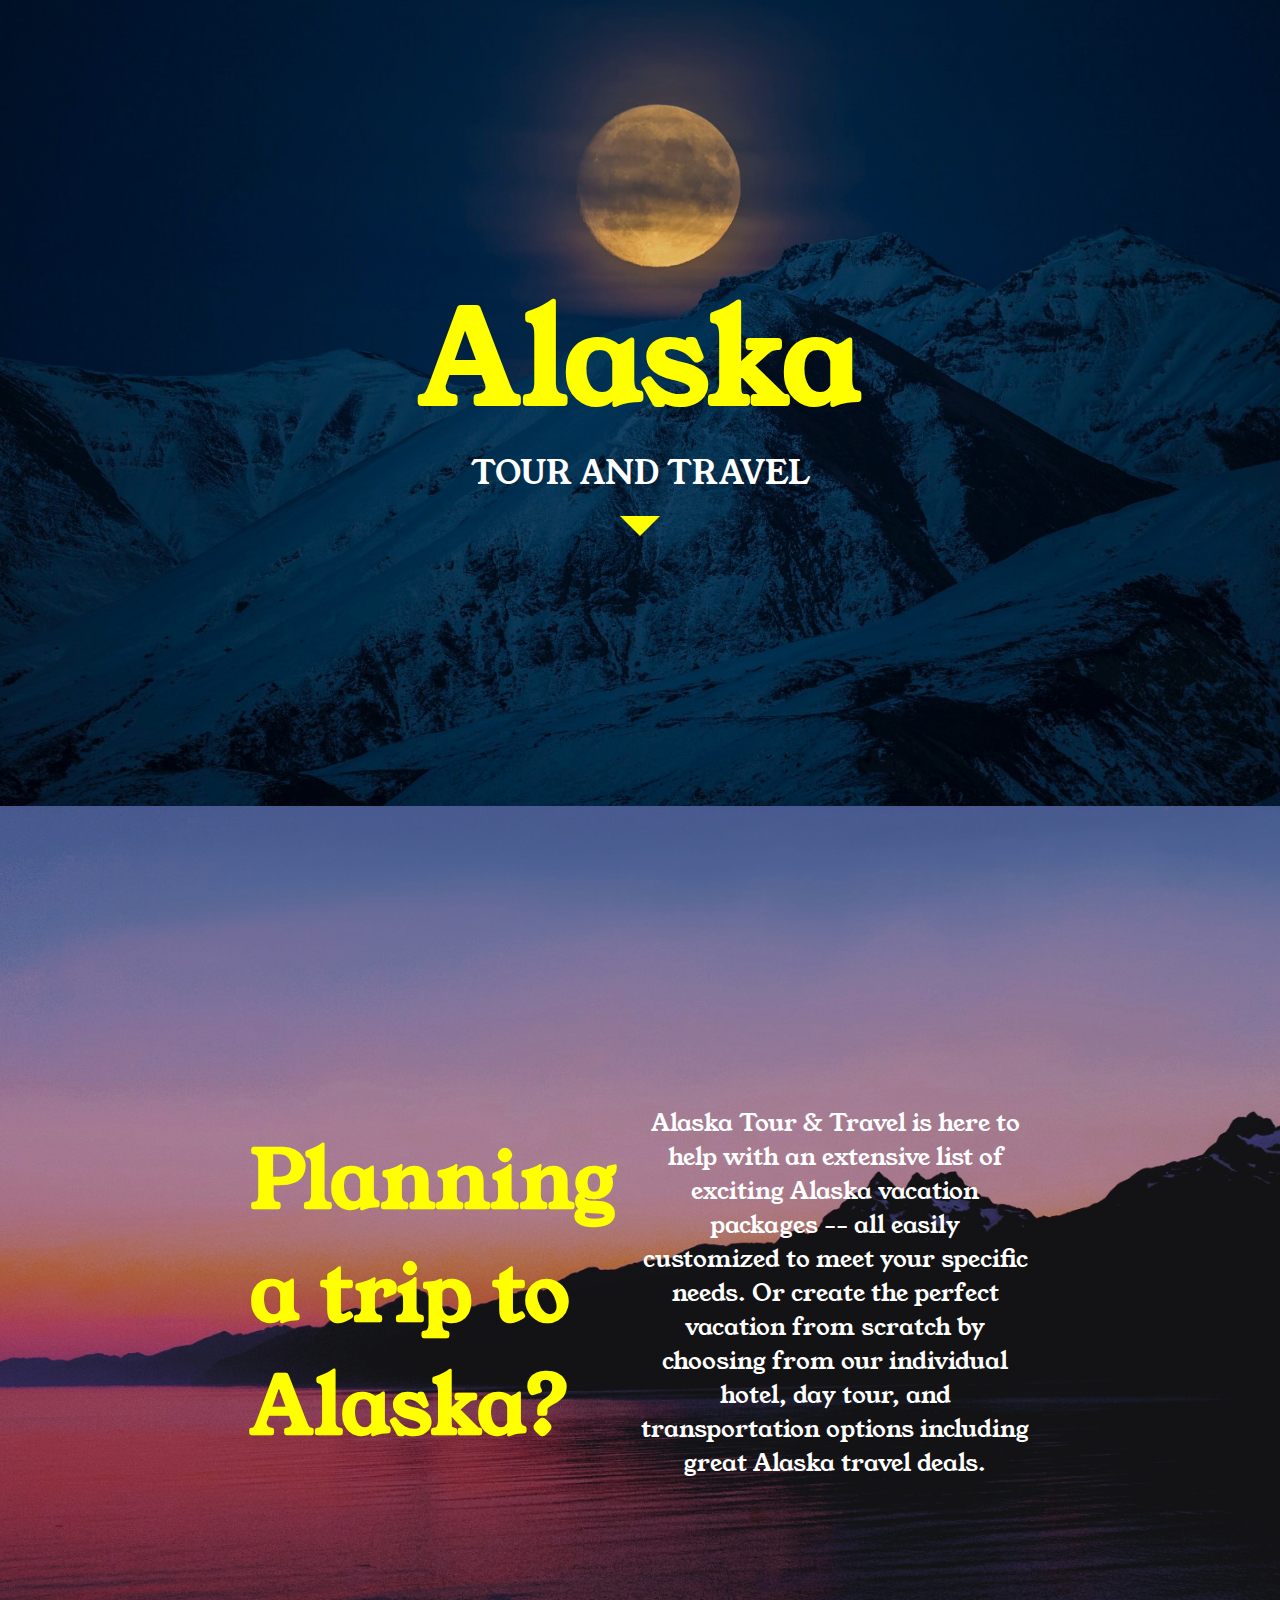
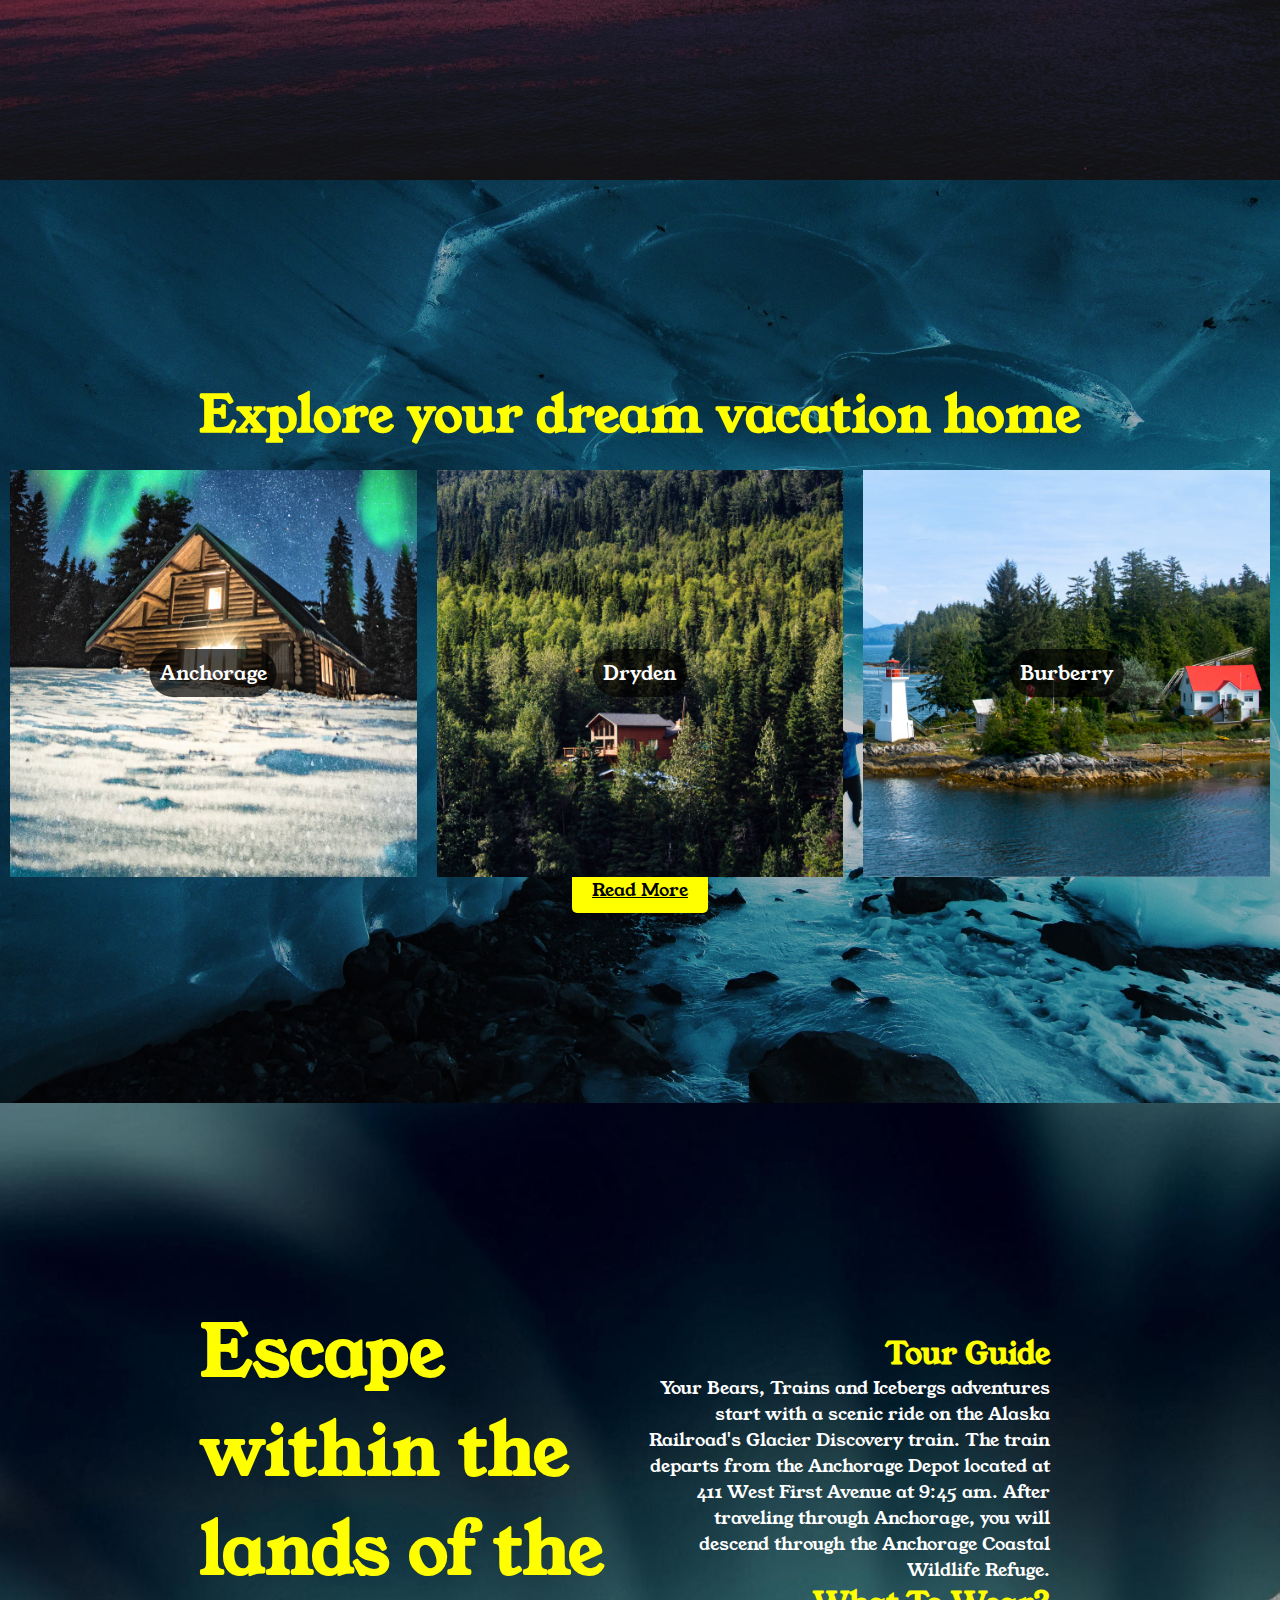
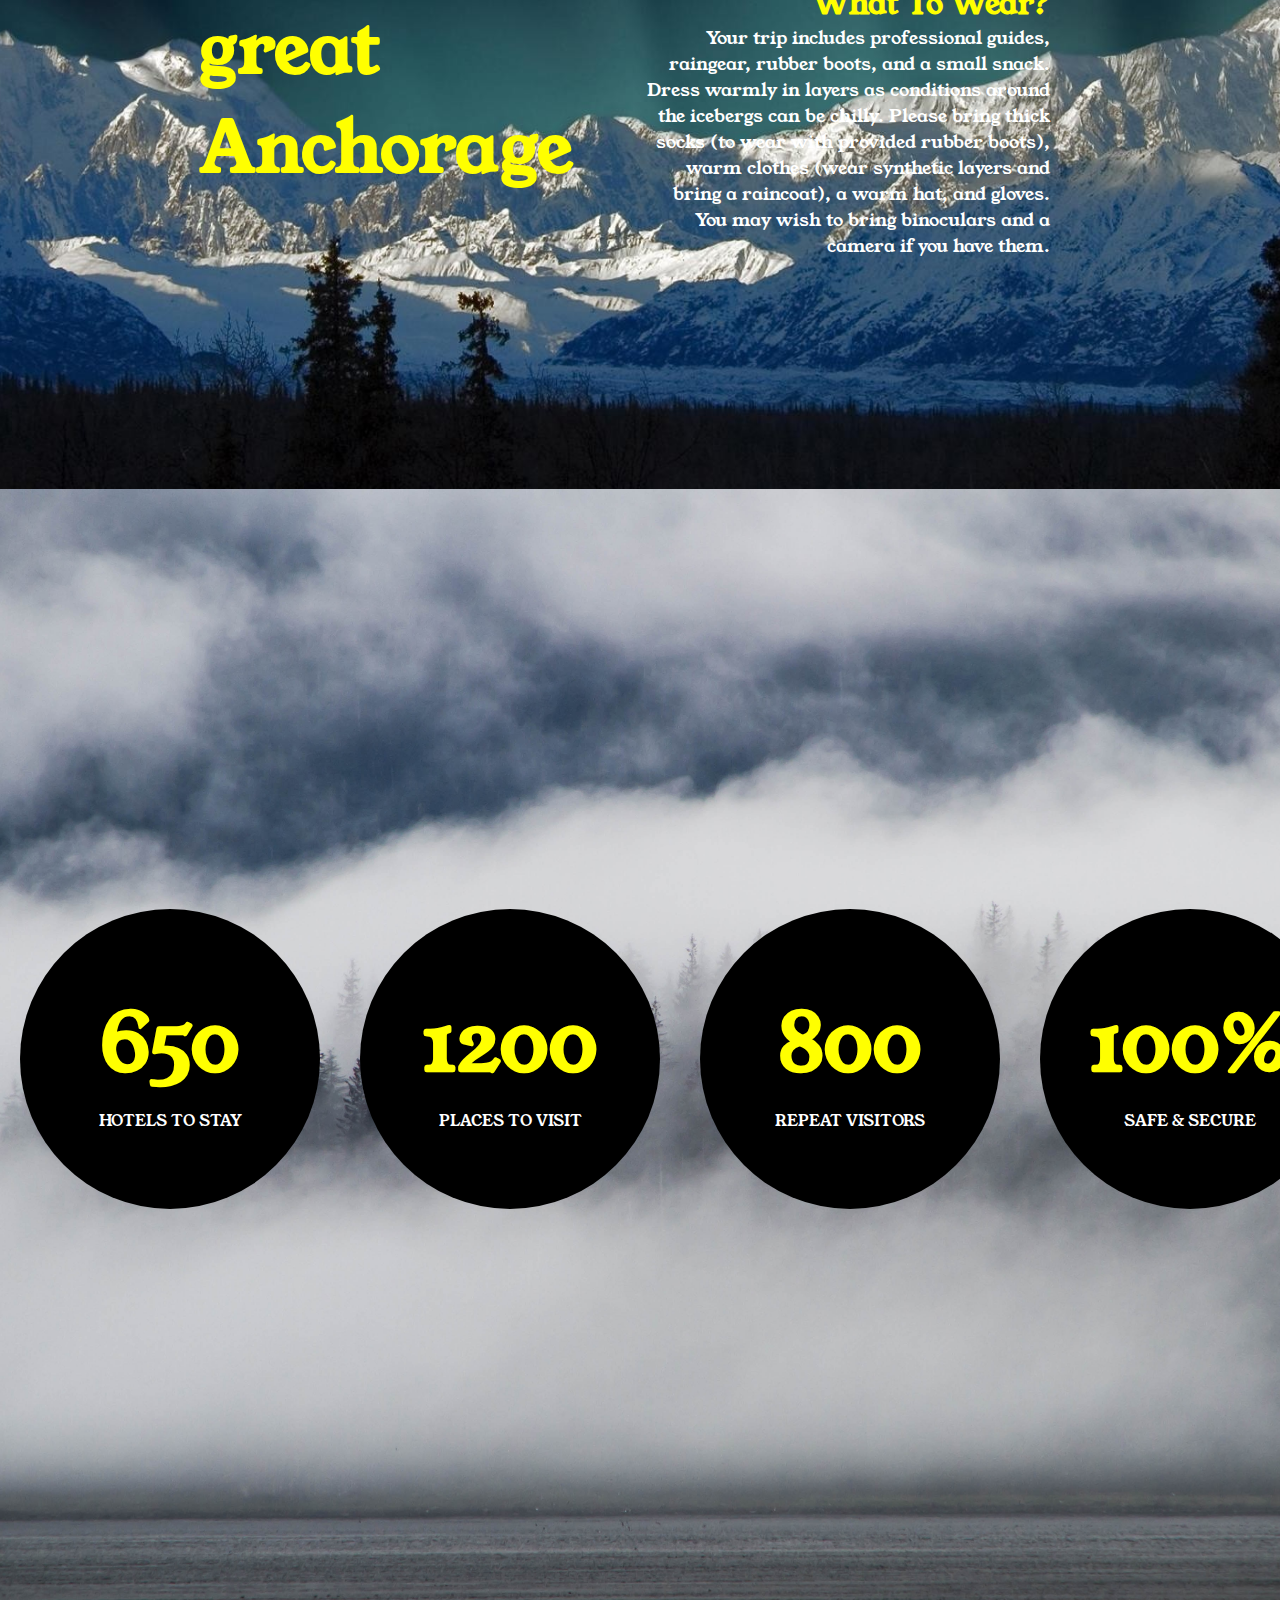
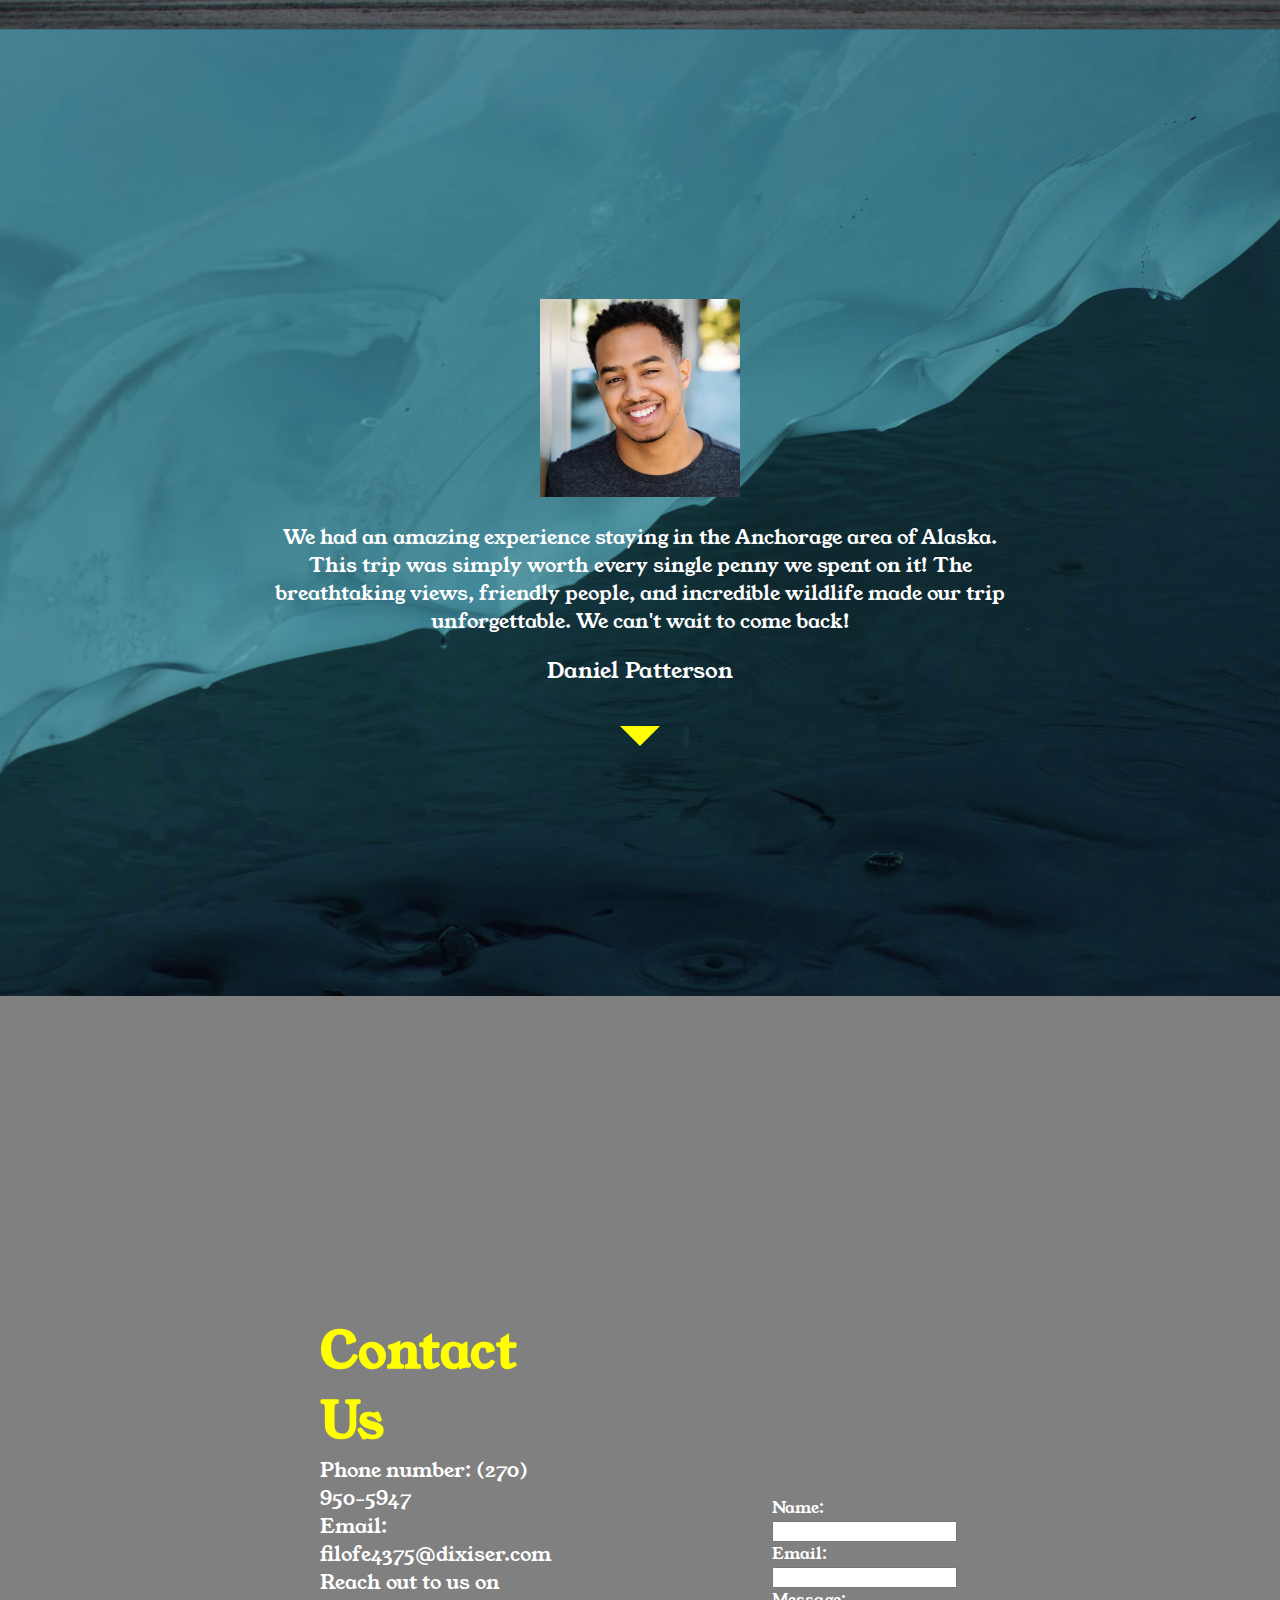
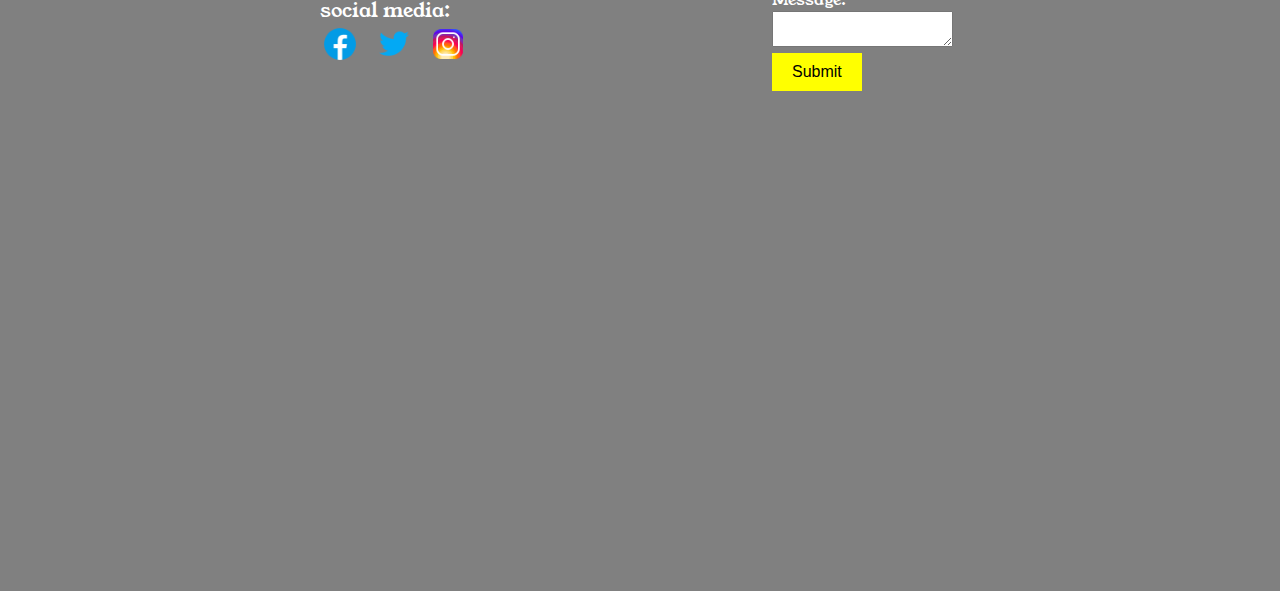
==== commit 572d041c: "major fixes" ====
--- a/index.html
+++ b/index.html
@@ -81,22 +81,88 @@
       </div>
     </section>
 
-    <section id="contact">
-      <h3>Contact Us</h3>
-      <p>Phone number: (270) 950-5947</p>
-      <p>Email: filofe4375@dixiser.com</p>
-      <p>Reach out to us on social media:</p>
-      <ul class="social-icons">
-        <li>
-          <a href="#"><img src="img/logos/facebook.png" alt="Facebook" /></a>
-        </li>
-        <li>
-          <a href="#"><img src="img/logos/twitter.png" alt="Twitter" /></a>
-        </li>
-        <li>
-          <a href="#"><img src="img/logos/instagram.png" alt="Instagram" /></a>
-        </li>
-      </ul>
+    <section id="feature-section" class="feature-section">
+      <div class="feature-container">
+        <div class="feature">
+          <div class="circle">
+            <h3 class="yellow-header">650</h3>
+            <p class="white-paragraph">HOTELS TO STAY</p>
+          </div>
+        </div>
+        <div class="feature">
+          <div class="circle">
+            <h3 class="yellow-header">1200</h3>
+            <p class="white-paragraph">PLACES TO VISIT</p>
+          </div>
+        </div>
+        <div class="feature">
+          <div class="circle">
+            <h3 class="yellow-header">800</h3>
+            <p class="white-paragraph">REPEAT VISITORS</p>
+          </div>
+        </div>
+        <div class="feature">
+          <div class="circle">
+            <h3 class="yellow-header">100%</h3>
+            <p class="white-paragraph">SAFE & SECURE</p>
+          </div>
+        </div>
+      </div>
+    </section>
+
+    <section id="customer-review" class="customer-review-section">
+      <div class="customer-review-content">
+        <img
+          src="img/icons/guy icon.png"
+          alt="Customer Logo"
+          class="customer-logo"
+        />
+        <p class="review-paragraph">
+          We had an amazing experience staying in the Anchorage area of Alaska.
+          This trip was simply worth every single penny we spent on it! The
+          breathtaking views, friendly people, and incredible wildlife made our
+          trip unforgettable. We can't wait to come back!
+        </p>
+        <p class="customer-name">Daniel Patterson</p>
+      </div>
+      <div class="dropdown-arrow">
+        <a href="#contact">
+          <div class="arrow-icon"></div>
+        </a>
+      </div>
+    </section>
+
+    <section id="contact" class="contact-section">
+      <div class="contact-info">
+        <h3 class="header-text">Contact Us</h3>
+        <p class="paragraph-text">Phone number: (270) 950-5947</p>
+        <p class="paragraph-text">Email: filofe4375@dixiser.com</p>
+        <p class="paragraph-text">Reach out to us on social media:</p>
+        <ul class="social-icons">
+          <li>
+            <a href="#"><img src="img/logos/facebook.png" alt="Facebook" /></a>
+          </li>
+          <li>
+            <a href="#"><img src="img/logos/twitter.png" alt="Twitter" /></a>
+          </li>
+          <li>
+            <a href="#"
+              ><img src="img/logos/instagram.png" alt="Instagram"
+            /></a>
+          </li>
+        </ul>
+      </div>
+      <div class="contact-form">
+        <form>
+          <label for="name">Name:</label>
+          <input type="text" id="name" name="name" required />
+          <label for="email">Email:</label>
+          <input type="email" id="email" name="email" required />
+          <label for="message">Message:</label>
+          <textarea id="message" name="message" required></textarea>
+          <button type="submit" class="yellow-button">Submit</button>
+        </form>
+      </div>
     </section>
   </body>
 </html>
--- a/css/styles.css
+++ b/css/styles.css
@@ -1,6 +1,6 @@
 @font-face {
   font-family: "YoungSerif";
-  src: url("../font/YoungSerif-Regular.ttf") format("woff2");
+  src: url("../font/YoungSerif-Regular.ttf"); /* Custom font */
 }
 
 body,
@@ -14,7 +14,6 @@
   padding: 0;
 }
 
-/* Define a background image for the whole page */
 body {
   font-family: "YoungSerif";
   background-size: cover;
@@ -26,7 +25,7 @@
   display: flex;
   justify-content: center; /* Center horizontally */
   align-items: center; /* Center vertically */
-  background-image: url("../img/alaska1.jpg"); /* Add your header background image */
+  background-image: url("../img/alaska4.jpg");
   background-size: cover;
   background-position: center;
   text-align: center;
@@ -51,7 +50,7 @@
 }
 
 #about {
-  background-image: url("../img/alaska2.jpg");
+  background-image: url("../img/alaska3.jpg");
   background-size: cover;
   background-position: center;
   padding: 50px 0;
@@ -73,7 +72,7 @@
 }
 
 .about-header h1 {
-  font-size: 5em; /* Adjust the size as needed */
+  font-size: 5em;
   color: yellow;
 }
 
@@ -84,8 +83,7 @@
 
 .about-content p {
   font-size: 1.5em;
-  color: #fff; /* Text color */
-  background-color: rgba(0, 0, 0, 0.5);
+  color: #fff;
 }
 
 nav ul {
@@ -118,7 +116,6 @@
   color: white;
 }
 
-/* Style the social media icons */
 .social-icons {
   list-style-type: none;
 }
@@ -133,7 +130,6 @@
   height: 40px;
 }
 
-/* Add styles for the dropdown arrow */
 .dropdown-arrow {
   display: flex;
   flex-direction: column;
@@ -210,7 +206,7 @@
 }
 
 #anchorage {
-  background-image: url("../img/house1.jpg");
+  background-image: url("../img/alaska1.jpg");
   background-size: cover;
   background-position: center;
   padding: 200px;
@@ -226,13 +222,12 @@
 
 #anchorage .content {
   flex: 1;
-  background-color: rgba(0, 0, 0, 0.5);
   padding: 30px;
 }
 
 #anchorage h3 {
   font-size: 30px;
-  text-align: center;
+  text-align: right;
 }
 
 #anchorage p {
@@ -240,18 +235,130 @@
   text-align: right;
 }
 
+.feature-section {
+  background-image: url("../img/alaska7.jpg");
+  background-size: cover;
+  background-position: center;
+  padding: 400px 0;
+}
+
+.feature-container {
+  display: flex;
+  justify-content: space-around;
+  align-items: center;
+}
+
+.feature {
+  text-align: center;
+  width: 30%;
+  padding: 20px;
+}
+
+.circle {
+  width: 300px;
+  height: 300px;
+  background-color: black;
+  border-radius: 50%;
+  display: flex;
+  flex-direction: column;
+  align-items: center;
+  justify-content: center;
+}
+
+.yellow-header {
+  color: yellow;
+  font-size: 80px;
+}
+
+.white-paragraph {
+  color: white;
+  padding-top: 10px;
+  font-size: 15px;
+}
+
+.customer-review-section {
+  background-image: url("../img/alaska5.jpg");
+  background-size: cover;
+  background-position: center;
+  padding: 250px;
+  text-align: center;
+  color: white;
+}
+
+.customer-review-content {
+  padding: 20px;
+}
+
+.customer-logo {
+  max-width: 200px;
+}
+
+.review-paragraph {
+  font-size: 20px;
+  margin: 20px 0;
+}
+
+.customer-name {
+  font-size: 22px;
+}
+
+.dropdown-arrow {
+  margin-top: 20px;
+}
+
+.dropdown-arrow a {
+  text-decoration: none;
+  color: yellow;
+}
+
+.contact-section {
+  display: flex;
+  background-image: url("../img/alaska6.jpg");
+  background-size: cover;
+  background-position: center;
+  padding: 300px;
+}
+
+.contact-info {
+  flex: 1;
+  padding: 20px;
+}
+
+.contact-form {
+  flex: 1;
+  padding: 200px;
+  color: white;
+}
+
+.header-text {
+  font-size: 50px;
+}
+
+.paragraph-text {
+  font-size: 20px;
+}
+
+.yellow-button {
+  background-color: yellow;
+  color: black;
+  padding: 10px 20px;
+  border: none;
+  cursor: pointer;
+  font-size: 16px;
+}
+
 @media screen and (max-width: 768px) {
   body {
-    padding: 10px; /* Adjust padding for smaller screens */
+    padding: 10px;
   }
   #header {
-    padding: 100px 0; /* Adjust header padding */
+    padding: 100px 0;
   }
   .header-content {
-    padding: 10px; /* Adjust header content padding */
+    padding: 10px;
   }
   .header-title {
-    font-size: 3em; /* Adjust font size for smaller screens */
+    font-size: 3em; /* Adjust font size */
   }
   .header-subtitle {
     font-size: 1.5em;
@@ -260,46 +367,107 @@
     padding: 30px 0; /* Adjust padding for the "about" section */
   }
   .about-container {
-    flex-direction: column; /* Stack content vertically on smaller screens */
-    padding: 20px; /* Adjust container padding */
+    flex-direction: column;
+    padding: 20px;
   }
   .about-header h1 {
-    font-size: 3em; /* Adjust the "about" header font size for smaller screens */
+    font-size: 3em;
   }
   .about-content p {
     font-size: 1.2em; /* Adjust font size for "about" content */
   }
   nav ul {
-    flex-direction: column; /* Stack navigation vertically for smaller screens */
+    flex-direction: column;
   }
   nav ul li {
-    margin-right: 0; /* Remove right margin between navigation items */
-    margin-bottom: 10px; /* Add some spacing between navigation items */
+    margin-right: 0;
+    margin-bottom: 10px;
   }
   .social-icons li {
-    margin-right: 5px; /* Reduce space between social icons */
+    margin-right: 5px;
   }
   .arrow-icon {
-    border-left: 10px solid transparent; /* Adjust the arrow size */
+    border-left: 10px solid transparent;
     border-right: 10px solid transparent;
     border-top: 10px solid yellow;
   }
   #anchorage {
-    padding: 20px; /* Adjust padding for the "anchorage" section */
+    padding: 40px;
   }
   #anchorage h2 {
-    font-size: 3em; /* Adjust font size for smaller screens */
-    text-align: center; /* Center align the h2 text */
+    font-size: 1.5em;
+    text-align: center;
   }
   #anchorage .content {
-    padding: 10px; /* Adjust content padding */
+    padding: 10px;
   }
   #anchorage h3 {
-    font-size: 1.5em; /* Adjust font size for "anchorage" h3 */
+    font-size: 1em; /* Adjust font size for "anchorage" h3 */
     text-align: center; /* Center align the h3 text */
   }
   #anchorage p {
-    font-size: 1em; /* Adjust font size for "anchorage" p text */
+    font-size: 0.5em; /* Adjust font size for "anchorage" p text */
     text-align: center; /* Center align the p text */
   }
-}
+  .feature-section {
+    padding: 200px 0;
+  }
+  .feature-container {
+    flex-direction: column;
+    align-items: center;
+  }
+  .feature {
+    width: 50%;
+    margin: 10px 0;
+  }
+  .circle {
+    width: 200px; /* Reduce the circle size */
+    height: 200px;
+  }
+  .yellow-header {
+    font-size: 50px; /* Decrease font size */
+  }
+  .white-paragraph {
+    font-size: 15px; /* Decrease font size */
+  }
+  .customer-review-section {
+    padding: 100px;
+  }
+  .customer-review-content {
+    padding: 10px;
+  }
+  .customer-logo {
+    max-width: 100px;
+  }
+  .review-paragraph {
+    font-size: 12px; /* Adjust font size */
+  }
+  .customer-name {
+    font-size: 14px; /* Adjust font size */
+  }
+  .dropdown-arrow {
+    margin-top: 10px;
+  }
+  .contact-section {
+    padding: 25px;
+  }
+  .contact-info {
+    padding: 5px;
+  }
+  .social-icons img {
+    width: 20px;
+    height: 20px;
+  }
+  .contact-form {
+    padding: 5px;
+  }
+  .header-text {
+    font-size: 20px; /* Decrease font size */
+  }
+  .paragraph-text {
+    font-size: 15px; /* Decrease font size */
+  }
+  .yellow-button {
+    font-size: 10px; /* Decrease font size */
+  }
+}
